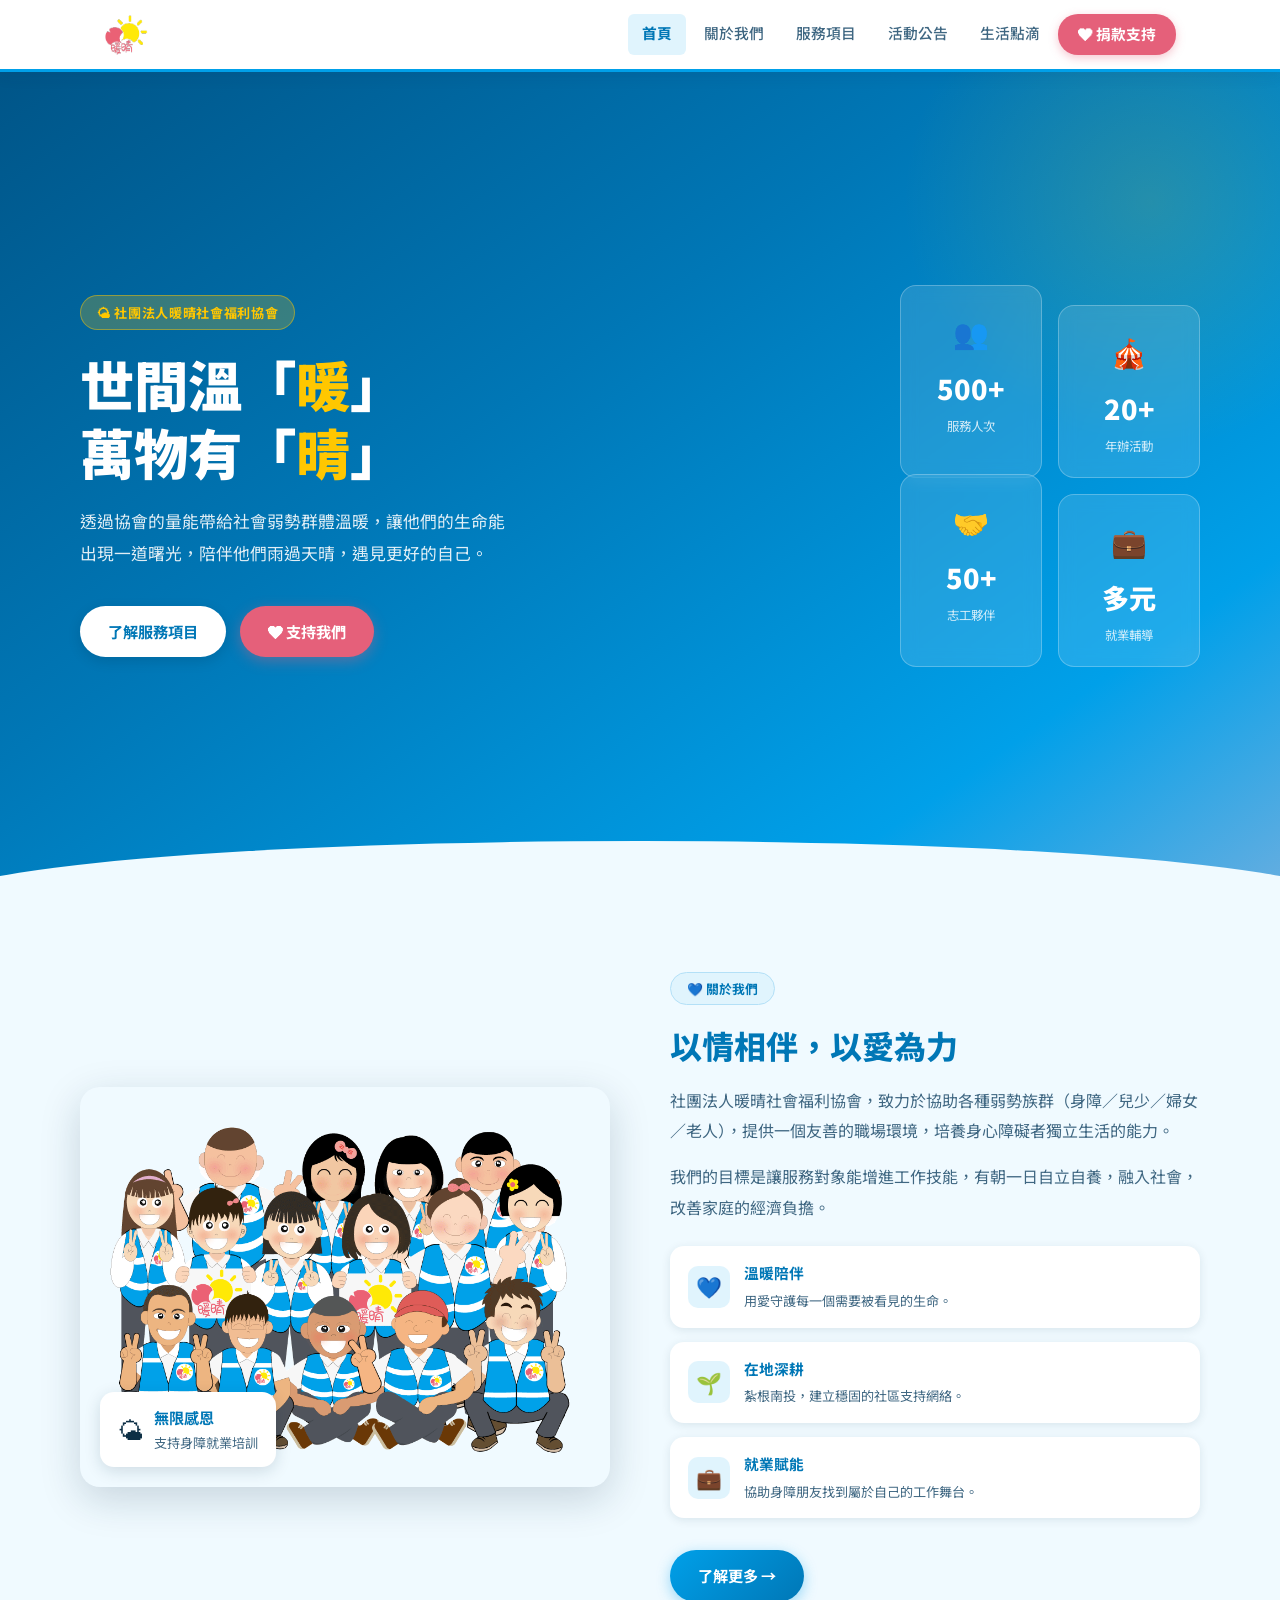
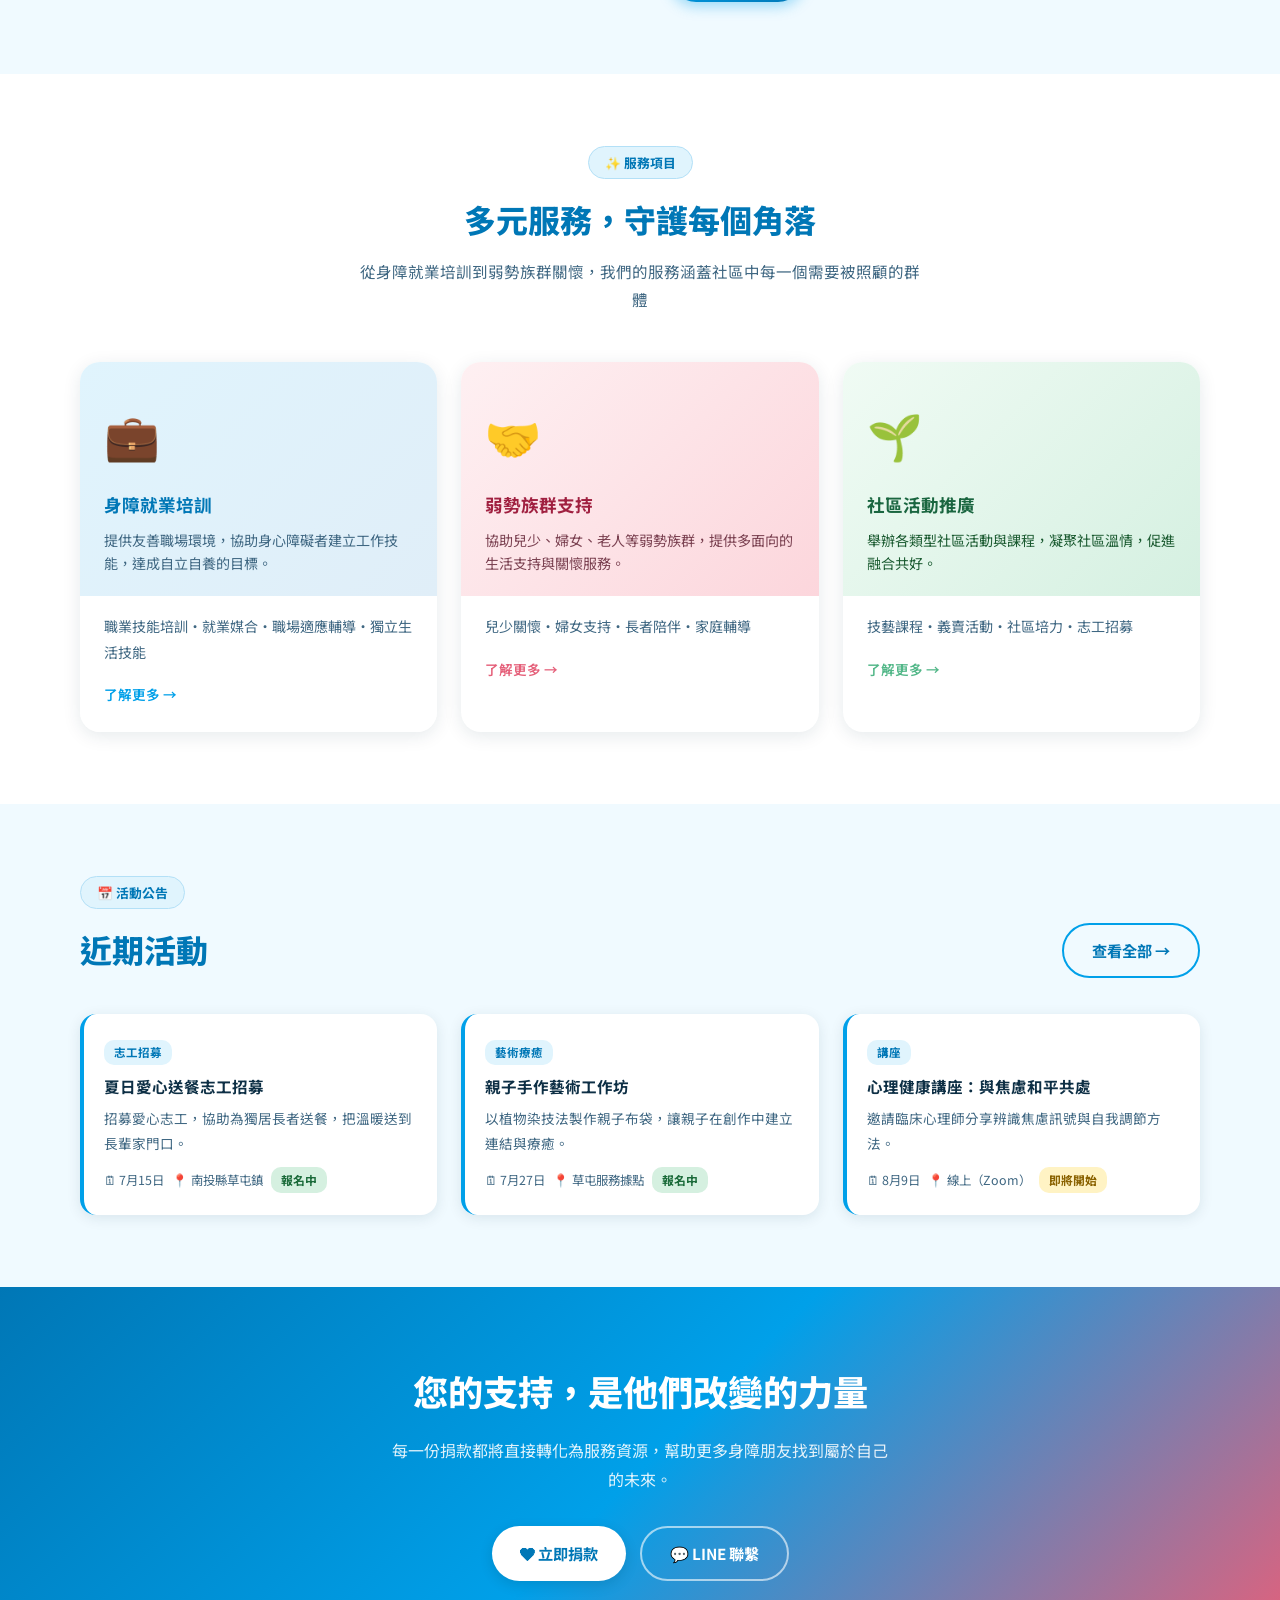
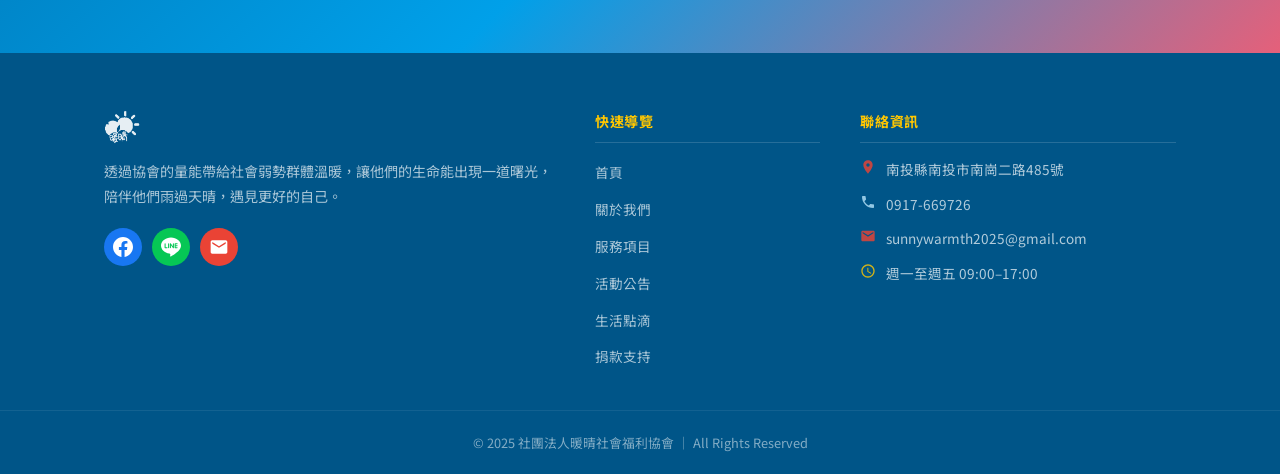
==== index.html @ af16d2cb "icon" ====
<!DOCTYPE html>
<html lang="zh-TW">
<head>
  <meta charset="UTF-8" />
  <meta name="viewport" content="width=device-width, initial-scale=1.0" />
  <title>社團法人暖晴社會福利協會</title>
  <link rel="icon" type="image/png" href="logo.png" />
  <link rel="apple-touch-icon" href="logo.png" />
  <link rel="stylesheet" href="style.css" />
  <style>
    /* Hero */
    .hero {
      min-height: calc(100vh - var(--nav-h));
      background: linear-gradient(145deg, var(--vest-darker) 0%, var(--vest-deep) 40%, var(--vest) 80%, #68AEE0 100%);
      display: flex; align-items: center;
      padding: 60px 24px 80px;
      position: relative; overflow: hidden;
    }
    .hero::after {
      content:''; position:absolute; bottom:-1px; left:0; right:0;
      height:60px; background:var(--vest-cream);
      clip-path:ellipse(55% 100% at 50% 100%);
    }
    .hero::before {
      content:''; position:absolute; top:-120px; right:-120px;
      width:500px; height:500px; border-radius:50%;
      background:radial-gradient(circle,rgba(255,199,0,.14) 0%,transparent 70%);
    }
    .hero-inner {
      max-width:1120px; margin:0 auto; width:100%;
      display:flex; align-items:center; gap:60px;
      position:relative; z-index:1;
    }
    .hero-text { flex:1; color:var(--white); }
    .hero-tag {
      display:inline-block;
      background:rgba(255,199,0,.22); color:var(--logo-yellow);
      border:1.5px solid rgba(255,199,0,.45);
      border-radius:20px; padding:5px 16px;
      font-size:.82rem; font-weight:700; margin-bottom:20px; letter-spacing:.05em;
    }
    .hero-title { font-size:clamp(2rem,4.5vw,3.4rem); font-weight:900; line-height:1.25; margin-bottom:20px; }
    .hero-title em { color:var(--logo-yellow); font-style:normal; }
    .hero-desc { font-size:1.05rem; opacity:.88; line-height:1.9; max-width:440px; margin-bottom:36px; }
    .hero-btns { display:flex; gap:14px; flex-wrap:wrap; }
    .hero-stats { display:grid; grid-template-columns:1fr 1fr; gap:16px; flex:0 0 300px; }
    .stat-card {
      background:rgba(255,255,255,.12); backdrop-filter:blur(8px);
      border:1px solid rgba(255,255,255,.25);
      border-radius:16px; padding:20px 16px; text-align:center; color:var(--white);
      transition:transform .2s;
    }
    .stat-card:hover { transform:translateY(-4px); }
    .stat-icon { font-size:1.8rem; margin-bottom:6px; }
    .stat-num  { font-size:1.7rem; font-weight:900; }
    .stat-label{ font-size:.78rem; opacity:.8; margin-top:2px; }
    .stat-card:nth-child(2){ margin-top:20px; }
    .stat-card:nth-child(3){ margin-top:-20px; }

    /* About */
    .about-grid { display:grid; grid-template-columns:1fr 1fr; gap:60px; align-items:center; }
    .about-photo { border-radius:20px; overflow:hidden; box-shadow:0 12px 40px rgba(13,47,69,.18); position:relative; }
    .about-photo img { width:100%; height:400px; object-fit:cover; }
    .about-photo-badge {
      position:absolute; bottom:20px; left:20px;
      background:var(--white); border-radius:14px; padding:12px 18px;
      box-shadow:0 4px 16px rgba(13,47,69,.15);
      display:flex; align-items:center; gap:10px;
    }
    .badge-icon { font-size:1.6rem; }
    .badge-text { font-size:.82rem; color:var(--text-soft); }
    .badge-text strong { display:block; color:var(--vest-deep); font-size:.95rem; }
    .about-text p { color:var(--text-soft); margin-bottom:16px; line-height:1.9; }
    .about-values { display:flex; flex-direction:column; gap:14px; margin:24px 0 32px; }
    .value-row {
      display:flex; align-items:center; gap:14px;
      background:var(--white); border-radius:14px;
      padding:14px 18px; box-shadow:0 2px 10px var(--shadow);
    }
    .v-icon {
      width:42px; height:42px; border-radius:10px;
      background:var(--vest-pale);
      display:flex; align-items:center; justify-content:center;
      font-size:1.3rem; flex-shrink:0;
    }
    .value-row h4 { font-size:.92rem; font-weight:700; color:var(--vest-deep); margin-bottom:2px; }
    .value-row p  { font-size:.82rem; color:var(--text-soft); margin:0; }

    /* Services */
    .services-grid { display:grid; grid-template-columns:repeat(3,1fr); gap:24px; }
    .service-card { border-radius:20px; overflow:hidden; box-shadow:0 4px 18px var(--shadow); transition:transform .25s,box-shadow .25s; }
    .service-card:hover { transform:translateY(-6px); box-shadow:0 12px 32px rgba(13,47,69,.15); }
    .service-card-top { padding:32px 24px 20px; background:linear-gradient(135deg,var(--vest-pale),#e0eef8); }
    .service-card:nth-child(2) .service-card-top { background:linear-gradient(135deg,#fef0f2,#fcd6dc); }
    .service-card:nth-child(3) .service-card-top { background:linear-gradient(135deg,#f0fbf4,#d5f0e1); }
    .s-icon { font-size:2.8rem; margin-bottom:14px; }
    .service-card-top h3 { font-size:1.1rem; font-weight:700; color:var(--vest-deep); margin-bottom:8px; }
    .service-card:nth-child(2) .service-card-top h3 { color:#a02040; }
    .service-card:nth-child(3) .service-card-top h3 { color:#1a6640; }
    .service-card-body { padding:18px 24px 24px; background:var(--white); }
    .service-card-body p { font-size:.88rem; color:var(--text-soft); line-height:1.8; margin-bottom:14px; }
    .service-card-body a { font-size:.85rem; color:var(--vest); font-weight:600; }
    .service-card-body a:hover { color:var(--vest-deep); text-decoration:underline; }

    /* News */
    .news-grid { display:grid; grid-template-columns:repeat(3,1fr); gap:24px; }
    .news-card { background:var(--white); border-radius:16px; overflow:hidden; box-shadow:0 3px 14px var(--shadow); transition:transform .25s; border-left:4px solid var(--vest); }
    .news-card:hover { transform:translateY(-4px); }
    .news-card-inner { padding:22px 20px; }
    .news-tag { font-size:.72rem; font-weight:700; background:var(--vest-pale); color:var(--vest-deep); padding:2px 10px; border-radius:10px; margin-bottom:10px; display:inline-block; }
    .news-card h3 { font-size:.97rem; font-weight:700; color:var(--text-main); margin-bottom:8px; line-height:1.5; }
    .news-card p  { font-size:.85rem; color:var(--text-soft); margin-bottom:12px; }
    .news-meta    { font-size:.78rem; color:var(--text-soft); display:flex; align-items:center; gap:8px; flex-wrap:wrap; }
    .news-status  { font-size:.74rem; font-weight:700; padding:2px 10px; border-radius:10px; }

    /* CTA */
    .cta-banner { background:linear-gradient(135deg,var(--vest-deep) 0%,var(--vest) 50%,var(--logo-pink) 100%); color:var(--white); text-align:center; padding:72px 24px; }
    .cta-banner h2 { font-size:clamp(1.6rem,3vw,2.2rem); font-weight:800; margin-bottom:14px; }
    .cta-banner p  { opacity:.88; max-width:500px; margin:0 auto 32px; font-size:1rem; }
    .cta-buttons   { display:flex; gap:14px; justify-content:center; flex-wrap:wrap; }

    @media(max-width:900px){
      .hero-inner { flex-direction:column; }
      .hero-stats { flex:none; width:100%; grid-template-columns:repeat(4,1fr); }
      .stat-card:nth-child(2),.stat-card:nth-child(3){ margin-top:0; }
      .about-grid,.services-grid,.news-grid { grid-template-columns:1fr; }
    }
    @media(max-width:480px){
      .hero-stats { grid-template-columns:1fr 1fr; }
    }
  </style>
</head>
<body>

<nav class="site-nav">
  <div class="nav-inner">
    <a href="index.html" class="nav-logo">
      <img src="logo.png" alt="暖晴社會福利協會 Logo" />
    </a>
    <div class="nav-links">
      <a href="index.html" class="active">首頁</a>
      <a href="about.html">關於我們</a>
      <a href="services.html">服務項目</a>
      <a href="events.html">活動公告</a>
      <a href="gallery.html">生活點滴</a>
      <a href="donate.html" class="nav-cta">❤ 捐款支持</a>
    </div>
    <button class="nav-hamburger" id="hamburger" aria-label="選單"><span></span><span></span><span></span></button>
  </div>
</nav>
<div class="mobile-nav" id="mobile-nav">
  <a href="index.html">首頁</a>
  <a href="about.html">關於我們</a>
  <a href="services.html">服務項目</a>
  <a href="events.html">活動公告</a>
      <a href="gallery.html">生活點滴</a>
  <a href="donate.html" class="mobile-cta">❤ 捐款支持</a>
</div>

<!-- Hero -->
<section class="hero">
  <div class="hero-inner">
    <div class="hero-text">
      <div class="hero-tag">🌤 社團法人暖晴社會福利協會</div>
      <h1 class="hero-title">世間溫「<em>暖</em>」<br>萬物有「<em>晴</em>」</h1>
      <p class="hero-desc">透過協會的量能帶給社會弱勢群體溫暖，讓他們的生命能出現一道曙光，陪伴他們雨過天晴，遇見更好的自己。</p>
      <div class="hero-btns">
        <a href="services.html" class="btn btn-white">了解服務項目</a>
        <a href="donate.html"   class="btn btn-pink">❤ 支持我們</a>
      </div>
    </div>
    <div class="hero-stats">
      <div class="stat-card"><div class="stat-icon">👥</div><div class="stat-num">500+</div><div class="stat-label">服務人次</div></div>
      <div class="stat-card"><div class="stat-icon">🎪</div><div class="stat-num">20+</div><div class="stat-label">年辦活動</div></div>
      <div class="stat-card"><div class="stat-icon">🤝</div><div class="stat-num">50+</div><div class="stat-label">志工夥伴</div></div>
      <div class="stat-card"><div class="stat-icon">💼</div><div class="stat-num">多元</div><div class="stat-label">就業輔導</div></div>
    </div>
  </div>
</section>

<!-- 關於我們 -->
<section class="section" style="background:var(--vest-cream)">
  <div class="container">
    <div class="about-grid">
      <div class="about-photo">
        <img src="team-photo.png" alt="暖晴協會工作團隊" />
        <div class="about-photo-badge">
          <span class="badge-icon">🌤</span>
          <div class="badge-text"><strong>無限感恩</strong>支持身障就業培訓</div>
        </div>
      </div>
      <div class="about-text">
        <span class="section-badge">💙 關於我們</span>
        <h2 class="section-title">以情相伴，以愛為力</h2>
        <p>社團法人暖晴社會福利協會，致力於協助各種弱勢族群（身障／兒少／婦女／老人），提供一個友善的職場環境，培養身心障礙者獨立生活的能力。</p>
        <p>我們的目標是讓服務對象能增進工作技能，有朝一日自立自養，融入社會，改善家庭的經濟負擔。</p>
        <div class="about-values">
          <div class="value-row"><div class="v-icon">💙</div><div><h4>溫暖陪伴</h4><p>用愛守護每一個需要被看見的生命。</p></div></div>
          <div class="value-row"><div class="v-icon">🌱</div><div><h4>在地深耕</h4><p>紮根南投，建立穩固的社區支持網絡。</p></div></div>
          <div class="value-row"><div class="v-icon">💼</div><div><h4>就業賦能</h4><p>協助身障朋友找到屬於自己的工作舞台。</p></div></div>
        </div>
        <a href="about.html" class="btn btn-primary">了解更多 →</a>
      </div>
    </div>
  </div>
</section>

<!-- 服務項目 -->
<section class="section section-light">
  <div class="container">
    <div class="section-head-center">
      <span class="section-badge">✨ 服務項目</span>
      <h2 class="section-title">多元服務，守護每個角落</h2>
      <p class="section-desc">從身障就業培訓到弱勢族群關懷，我們的服務涵蓋社區中每一個需要被照顧的群體</p>
    </div>
    <div class="services-grid">
      <div class="service-card">
        <div class="service-card-top"><div class="s-icon">💼</div><h3>身障就業培訓</h3><p style="font-size:.88rem;color:var(--text-soft);line-height:1.7">提供友善職場環境，協助身心障礙者建立工作技能，達成自立自養的目標。</p></div>
        <div class="service-card-body"><p>職業技能培訓・就業媒合・職場適應輔導・獨立生活技能</p><a href="services.html">了解更多 →</a></div>
      </div>
      <div class="service-card">
        <div class="service-card-top"><div class="s-icon">🤝</div><h3>弱勢族群支持</h3><p style="font-size:.88rem;color:#7a4050;line-height:1.7">協助兒少、婦女、老人等弱勢族群，提供多面向的生活支持與關懷服務。</p></div>
        <div class="service-card-body"><p>兒少關懷・婦女支持・長者陪伴・家庭輔導</p><a href="services.html" style="color:var(--logo-pink)">了解更多 →</a></div>
      </div>
      <div class="service-card">
        <div class="service-card-top"><div class="s-icon">🌱</div><h3>社區活動推廣</h3><p style="font-size:.88rem;color:#1a5a30;line-height:1.7">舉辦各類型社區活動與課程，凝聚社區溫情，促進融合共好。</p></div>
        <div class="service-card-body"><p>技藝課程・義賣活動・社區培力・志工招募</p><a href="services.html" style="color:var(--green)">了解更多 →</a></div>
      </div>
    </div>
  </div>
</section>

<!-- 近期活動 -->
<section class="section" style="background:var(--vest-cream)">
  <div class="container">
    <div style="display:flex;justify-content:space-between;align-items:flex-end;margin-bottom:36px;flex-wrap:wrap;gap:12px">
      <div><span class="section-badge">📅 活動公告</span><h2 class="section-title" style="margin-bottom:0">近期活動</h2></div>
      <a href="events.html" class="btn btn-outline">查看全部 →</a>
    </div>
    <div class="news-grid" id="home-events"></div>
  </div>
</section>

<!-- 捐款 CTA -->
<section class="cta-banner">
  <h2>您的支持，是他們改變的力量</h2>
  <p>每一份捐款都將直接轉化為服務資源，幫助更多身障朋友找到屬於自己的未來。</p>
  <div class="cta-buttons">
    <a href="donate.html" class="btn btn-white">❤ 立即捐款</a>
    <a href="https://lin.ee/Nr1C5TR" target="_blank" rel="noopener" class="btn btn-outline" style="border-color:rgba(255,255,255,.6);color:var(--white)">💬 LINE 聯繫</a>
  </div>
</section>

<!-- Footer -->
<footer class="site-footer">
  <div class="footer-top">
    <div class="footer-brand">
      <img src="logo.png" alt="暖晴社會福利協會" />
      <p>透過協會的量能帶給社會弱勢群體溫暖，讓他們的生命能出現一道曙光，陪伴他們雨過天晴，遇見更好的自己。</p>
      <div class="footer-socials">
        <a href="https://www.facebook.com/profile.php?id=61579261374634" target="_blank" rel="noopener" title="Facebook" class="social-fb">
          <svg viewBox="0 0 24 24" fill="currentColor" aria-hidden="true"><path d="M24 12.073c0-6.627-5.373-12-12-12s-12 5.373-12 12c0 5.99 4.388 10.954 10.125 11.854v-8.385H7.078v-3.47h3.047V9.43c0-3.007 1.792-4.669 4.533-4.669 1.312 0 2.686.235 2.686.235v2.953H15.83c-1.491 0-1.956.925-1.956 1.874v2.25h3.328l-.532 3.47h-2.796v8.385C19.612 23.027 24 18.062 24 12.073z"/></svg>
        </a>
        <a href="https://lin.ee/Nr1C5TR" target="_blank" rel="noopener" title="LINE OA" class="social-line">
          <svg viewBox="0 0 24 24" fill="currentColor" aria-hidden="true"><path d="M19.365 9.863c.349 0 .63.285.63.631 0 .345-.281.63-.63.63H17.61v1.125h1.755c.349 0 .63.283.63.63 0 .344-.281.629-.63.629h-2.386c-.345 0-.627-.285-.627-.629V8.108c0-.345.282-.63.627-.63h2.386c.349 0 .63.285.63.63 0 .349-.281.63-.63.63H17.61v1.125h1.755zm-3.855 3.016c0 .27-.174.51-.432.596-.064.021-.133.031-.199.031-.211 0-.391-.09-.51-.25l-2.443-3.317v2.94c0 .344-.279.629-.631.629-.346 0-.626-.285-.626-.629V8.108c0-.27.173-.51.43-.595.06-.023.136-.033.194-.033.195 0 .375.104.495.254l2.462 3.33V8.108c0-.345.282-.63.63-.63.345 0 .63.285.63.63v4.771zm-5.741 0c0 .344-.282.629-.631.629-.345 0-.627-.285-.627-.629V8.108c0-.345.282-.63.627-.63.349 0 .631.285.631.63v4.771zm-2.466.629H4.917c-.345 0-.63-.285-.63-.629V8.108c0-.345.285-.63.63-.63.348 0 .63.285.63.63v4.141h1.756c.348 0 .629.283.629.63 0 .344-.281.629-.629.629M24 10.314C24 4.943 18.615.572 12 .572S0 4.943 0 10.314c0 4.811 4.27 8.842 10.035 9.608.391.082.923.258 1.058.59.12.301.079.766.038 1.08l-.164 1.02c-.045.301-.24 1.186 1.049.645 1.291-.539 6.916-4.078 9.436-6.975C23.176 14.393 24 12.458 24 10.314"/></svg>
        </a>
        <a href="mailto:sunnywarmth2025@gmail.com" title="Email" class="social-mail">
          <svg viewBox="0 0 24 24" fill="currentColor" aria-hidden="true"><path d="M20 4H4c-1.1 0-2 .9-2 2v12c0 1.1.9 2 2 2h16c1.1 0 2-.9 2-2V6c0-1.1-.9-2-2-2zm0 4l-8 5-8-5V6l8 5 8-5v2z"/></svg>
        </a>
      </div>
    </div>
    <div class="footer-col"><h4>快速導覽</h4><ul><li><a href="index.html">首頁</a></li><li><a href="about.html">關於我們</a></li><li><a href="services.html">服務項目</a></li><li><a href="events.html">活動公告</a></li><li><a href="gallery.html">生活點滴</a></li><li><a href="donate.html">捐款支持</a></li></ul></div>
    <div class="footer-col"><h4>聯絡資訊</h4>
      <div class="footer-contact-item"><span class="ico ico-maps"><svg viewBox="0 0 24 24" fill="currentColor" aria-hidden="true"><path d="M12 2C8.13 2 5 5.13 5 9c0 5.25 7 13 7 13s7-7.75 7-13c0-3.87-3.13-7-7-7zm0 9.5c-1.38 0-2.5-1.12-2.5-2.5s1.12-2.5 2.5-2.5 2.5 1.12 2.5 2.5-1.12 2.5-2.5 2.5z"/></svg></span><span><a href="https://maps.google.com/?q=南投縣南投市南崗二路485號" target="_blank" rel="noopener" style="color:inherit">南投縣南投市南崗二路485號</a></span></div>
      <div class="footer-contact-item"><span class="ico ico-phone"><svg viewBox="0 0 24 24" fill="currentColor" aria-hidden="true"><path d="M6.62 10.79c1.44 2.83 3.76 5.14 6.59 6.59l2.2-2.2c.27-.27.67-.36 1.02-.24 1.12.37 2.33.57 3.57.57.55 0 1 .45 1 1V20c0 .55-.45 1-1 1-9.39 0-17-7.61-17-17 0-.55.45-1 1-1h3.5c.55 0 1 .45 1 1 0 1.25.2 2.45.57 3.57.11.35.03.74-.25 1.02l-2.2 2.2z"/></svg></span><span>0917-669726</span></div>
      <div class="footer-contact-item"><span class="ico ico-mail"><svg viewBox="0 0 24 24" fill="currentColor" aria-hidden="true"><path d="M20 4H4c-1.1 0-2 .9-2 2v12c0 1.1.9 2 2 2h16c1.1 0 2-.9 2-2V6c0-1.1-.9-2-2-2zm0 4l-8 5-8-5V6l8 5 8-5v2z"/></svg></span><span>sunnywarmth2025@gmail.com</span></div>
      <div class="footer-contact-item"><span class="ico ico-clock"><svg viewBox="0 0 24 24" fill="currentColor" aria-hidden="true"><path d="M11.99 2C6.47 2 2 6.48 2 12s4.47 10 9.99 10C17.52 22 22 17.52 22 12S17.52 2 11.99 2zM12 20c-4.42 0-8-3.58-8-8s3.58-8 8-8 8 3.58 8 8-3.58 8-8 8zm.5-13H11v6l5.25 3.15.75-1.23-4.5-2.67V7z"/></svg></span><span>週一至週五 09:00–17:00</span></div>
    </div>
  </div>
  <div class="footer-bottom"><p>© 2025 社團法人暖晴社會福利協會 ｜ All Rights Reserved</p></div>
</footer>

<script>
document.getElementById('hamburger').addEventListener('click', function(){
  this.classList.toggle('open');
  const m = document.getElementById('mobile-nav');
  m.classList.toggle('open');
  document.body.style.overflow = m.classList.contains('open') ? 'hidden' : '';
});

// 首頁活動預覽
const EVENTS = [
  { title:"夏日愛心送餐志工招募", type:"志工招募", date:"2025-07-15", location:"南投縣草屯鎮", status:"open",  desc:"招募愛心志工，協助為獨居長者送餐，把溫暖送到長輩家門口。" },
  { title:"親子手作藝術工作坊",   type:"藝術療癒", date:"2025-07-27", location:"草屯服務據點",   status:"open",  desc:"以植物染技法製作親子布袋，讓親子在創作中建立連結與療癒。" },
  { title:"心理健康講座：與焦慮和平共處", type:"講座", date:"2025-08-09", location:"線上（Zoom）",  status:"soon",  desc:"邀請臨床心理師分享辨識焦慮訊號與自我調節方法。" },
];
const STATUS = { open:{t:"報名中",c:"status-open"}, soon:{t:"即將開始",c:"status-soon"}, full:{t:"額滿",c:"status-full"}, ended:{t:"已結束",c:"status-ended"} };
document.getElementById('home-events').innerHTML = EVENTS.map(ev => {
  const [,m,d] = ev.date.split('-');
  const s = STATUS[ev.status];
  return `<div class="news-card"><div class="news-card-inner">
    <span class="news-tag">${ev.type}</span>
    <h3>${ev.title}</h3><p>${ev.desc}</p>
    <div class="news-meta">
      <span>🗓 ${+m}月${+d}日</span>
      <span>📍 ${ev.location}</span>
      <span class="news-status ${s.c}">${s.t}</span>
    </div>
  </div></div>`;
}).join('');
</script>
</body>
</html>
---- style.css ----
/* ══════════════════════════════════════════════════
   社團法人暖晴社會福利協會 — 共用樣式
   背心天藍色系 #4182BE
══════════════════════════════════════════════════ */
@import url('https://fonts.googleapis.com/css2?family=Noto+Sans+TC:wght@300;400;500;700;900&display=swap');

/* ── 色彩變數 ── */
:root {
  --vest:         #00A0E9;   /* 主藍（主色）*/
  --vest-deep:    #0077B6;   /* 深藍（標題）*/
  --vest-darker:  #005588;   /* 最深藍（hover、footer）*/
  --vest-light:   #B3E0F7;   /* 淡藍 */
  --vest-pale:    #E0F4FD;   /* 極淡藍 */
  --vest-cream:   #F0FAFF;   /* 頁面底色 */
  --logo-pink:    #E5607A;   /* Logo 粉紅雲 */
  --logo-yellow:  #FFC700;   /* Logo 黃太陽 */
  --green:        #52B788;
  --red:          #E05050;
  --text-main:    #0D2F45;
  --text-soft:    #3F6782;
  --white:        #FFFFFF;
  --shadow:       rgba(13,47,69,0.10);
  --nav-h:        72px;
}

/* ── Reset ── */
*, *::before, *::after { box-sizing: border-box; margin: 0; padding: 0; }
html { scroll-behavior: smooth; font-size: 16px; }
body {
  font-family: 'Noto Sans TC', 'Microsoft JhengHei', sans-serif;
  background: var(--white);
  color: var(--text-main);
  line-height: 1.8;
  padding-top: var(--nav-h);
}
a { color: inherit; text-decoration: none; }
img { max-width: 100%; display: block; }
ul, ol { list-style: none; }
button { font-family: inherit; cursor: pointer; }

/* ══════════════════════════════════════════════════
   導覽列
══════════════════════════════════════════════════ */
.site-nav {
  position: fixed; top: 0; left: 0; right: 0;
  height: var(--nav-h);
  background: var(--white);
  border-bottom: 3px solid var(--vest);
  box-shadow: 0 2px 16px var(--shadow);
  z-index: 1000;
  display: flex; align-items: center;
}
.nav-inner {
  max-width: 1120px; margin: 0 auto; width: 100%;
  padding: 0 24px;
  display: flex; align-items: center; gap: 32px;
}
.nav-logo {
  display: flex; align-items: center; gap: 10px;
  flex-shrink: 0;
}
.nav-logo img { height: 44px; width: auto; }
.nav-logo-text {
  display: flex; flex-direction: column; line-height: 1.2;
}
.nav-logo-text .org  { font-size: 0.7rem; color: var(--text-soft); }
.nav-logo-text .name { font-size: 1rem; font-weight: 700; color: var(--vest-deep); }
.nav-links {
  display: flex; gap: 4px; margin-left: auto;
}
.nav-links a {
  color: var(--text-soft); font-weight: 500; font-size: 0.92rem;
  padding: 6px 14px; border-radius: 6px;
  transition: color 0.2s, background 0.2s;
  white-space: nowrap;
}
.nav-links a:hover  { color: var(--vest-deep); background: var(--vest-pale); }
.nav-links a.active { color: var(--vest-deep); font-weight: 700; background: var(--vest-pale); }
.nav-cta {
  background: var(--logo-pink) !important;
  color: var(--white) !important;
  border-radius: 20px !important;
  font-weight: 700 !important;
  padding: 7px 20px !important;
  box-shadow: 0 3px 10px rgba(229,96,122,0.35);
  transition: background 0.2s !important, transform 0.15s !important;
}
.nav-cta:hover { background: #c94060 !important; transform: translateY(-1px); }

/* ── Hamburger ── */
.nav-hamburger {
  display: none; flex-direction: column; gap: 5px;
  background: none; border: none; padding: 8px; margin-left: auto;
}
.nav-hamburger span {
  display: block; width: 24px; height: 2px;
  background: var(--vest-deep); border-radius: 2px;
  transition: transform 0.25s, opacity 0.25s;
}
.nav-hamburger.open span:nth-child(1) { transform: translateY(7px) rotate(45deg); }
.nav-hamburger.open span:nth-child(2) { opacity: 0; }
.nav-hamburger.open span:nth-child(3) { transform: translateY(-7px) rotate(-45deg); }

/* ── Mobile Nav Overlay ── */
.mobile-nav {
  display: none; position: fixed;
  top: var(--nav-h); left: 0; right: 0; bottom: 0;
  background: var(--white);
  z-index: 999;
  flex-direction: column;
  padding: 32px 24px;
  gap: 8px;
}
.mobile-nav.open { display: flex; }
.mobile-nav a {
  font-size: 1.2rem; font-weight: 600;
  color: var(--text-main); padding: 14px 0;
  border-bottom: 1px solid var(--vest-pale);
}
.mobile-nav a:hover { color: var(--vest-deep); }
.mobile-nav .mobile-cta {
  margin-top: 16px;
  background: var(--logo-pink);
  color: var(--white) !important;
  border-radius: 12px;
  padding: 16px 0 !important;
  text-align: center;
  border-bottom: none !important;
}

/* ══════════════════════════════════════════════════
   頁面 Hero（子頁共用）
══════════════════════════════════════════════════ */
.page-hero {
  background: linear-gradient(135deg, var(--vest-deep) 0%, var(--vest) 60%, #33B5EE 100%);
  padding: 56px 24px;
  color: var(--white);
  text-align: center;
  position: relative; overflow: hidden;
}
.page-hero::before {
  content: '';
  position: absolute; bottom: -2px; left: 0; right: 0;
  height: 40px;
  background: var(--white);
  clip-path: ellipse(55% 100% at 50% 100%);
}
.page-hero .breadcrumb {
  font-size: 0.82rem; opacity: 0.75; margin-bottom: 10px;
}
.page-hero h1 {
  font-size: clamp(1.8rem, 4vw, 2.6rem);
  font-weight: 900; margin-bottom: 12px;
}
.page-hero p { font-size: 1rem; opacity: 0.88; max-width: 560px; margin: 0 auto; }

/* ══════════════════════════════════════════════════
   Section 通用
══════════════════════════════════════════════════ */
.section { padding: 72px 24px; }
.section-light  { background: var(--white); }
.section-tinted { background: var(--vest-cream); }
.section-pale   { background: var(--vest-pale); }
.container { max-width: 1120px; margin: 0 auto; }

.section-badge {
  display: inline-block;
  background: var(--vest-pale);
  color: var(--vest-deep);
  border: 1.5px solid var(--vest-light);
  border-radius: 20px;
  padding: 4px 16px;
  font-size: 0.8rem; font-weight: 700;
  margin-bottom: 12px;
}
.section-title {
  font-size: clamp(1.5rem, 3vw, 2rem);
  font-weight: 800; color: var(--vest-deep);
  margin-bottom: 10px;
}
.section-desc {
  color: var(--text-soft);
  max-width: 560px;
  font-size: 0.97rem;
  margin-bottom: 48px;
}
.section-head-center { text-align: center; }
.section-head-center .section-desc { margin: 0 auto 48px; }

/* ══════════════════════════════════════════════════
   按鈕
══════════════════════════════════════════════════ */
.btn {
  display: inline-flex; align-items: center; gap: 8px;
  border-radius: 28px; padding: 12px 28px;
  font-size: 0.95rem; font-weight: 700; border: none;
  transition: transform 0.18s, box-shadow 0.18s, background 0.18s;
}
.btn:hover { transform: translateY(-2px); }
.btn-primary {
  background: linear-gradient(135deg, var(--vest), var(--vest-deep));
  color: var(--white);
  box-shadow: 0 4px 14px rgba(0,160,233,0.38);
}
.btn-primary:hover { box-shadow: 0 6px 20px rgba(0,160,233,0.48); }
.btn-pink {
  background: var(--logo-pink);
  color: var(--white);
  box-shadow: 0 4px 14px rgba(229,96,122,0.38);
}
.btn-pink:hover { background: #c94060; }
.btn-outline {
  background: transparent;
  color: var(--vest-deep);
  border: 2px solid var(--vest);
}
.btn-outline:hover { background: var(--vest); color: var(--white); }
.btn-white {
  background: var(--white);
  color: var(--vest-deep);
  box-shadow: 0 4px 14px rgba(0,0,0,0.12);
}

/* ══════════════════════════════════════════════════
   卡片
══════════════════════════════════════════════════ */
.card {
  background: var(--white);
  border-radius: 20px;
  box-shadow: 0 4px 18px var(--shadow);
  overflow: hidden;
  transition: transform 0.25s, box-shadow 0.25s;
}
.card:hover {
  transform: translateY(-6px);
  box-shadow: 0 10px 32px rgba(13,47,69,0.14);
}
.card-body { padding: 28px 24px; }

/* ══════════════════════════════════════════════════
   Footer
══════════════════════════════════════════════════ */
.site-footer {
  background: var(--vest-darker);
  color: rgba(255,255,255,0.85);
}
.footer-top {
  max-width: 1120px; margin: 0 auto;
  padding: 56px 24px 40px;
  display: grid;
  grid-template-columns: 2fr 1fr 1.4fr;
  gap: 40px;
}
.footer-brand img { height: 36px; filter: brightness(0) invert(1) opacity(0.9); margin-bottom: 14px; }
.footer-brand p { font-size: 0.88rem; line-height: 1.8; opacity: 0.78; margin-bottom: 18px; }
.footer-socials { display: flex; gap: 10px; }
.footer-socials a {
  width: 38px; height: 38px; border-radius: 50%;
  background: rgba(255,255,255,0.15);
  display: flex; align-items: center; justify-content: center;
  color: var(--white);
  transition: transform 0.2s, opacity 0.2s;
}
.footer-socials a:hover { transform: translateY(-3px); opacity: 0.85; }
.footer-socials a.social-fb   { background: #1877F2; }
.footer-socials a.social-line { background: #06C755; }
.footer-socials a.social-mail { background: #EA4335; }
.footer-socials a svg { width: 20px; height: 20px; display: block; }
.footer-contact-item .ico { flex-shrink: 0; margin-top: 2px; display: flex; align-items: flex-start; }
.footer-contact-item .ico svg { width: 16px; height: 16px; }
.ico-maps  { color: #EA4335; }
.ico-phone { color: var(--vest-light); }
.ico-mail  { color: #EA4335; }
.ico-clock { color: var(--logo-yellow); }
.footer-col h4 {
  font-size: 0.88rem; font-weight: 700;
  color: var(--logo-yellow);
  margin-bottom: 14px; padding-bottom: 8px;
  border-bottom: 1px solid rgba(255,255,255,0.15);
  text-transform: uppercase; letter-spacing: 0.05em;
}
.footer-col ul { display: flex; flex-direction: column; gap: 8px; }
.footer-col ul a { font-size: 0.85rem; opacity: 0.78; transition: opacity 0.2s; }
.footer-col ul a:hover { opacity: 1; }
.footer-contact-item {
  display: flex; align-items: flex-start; gap: 10px;
  font-size: 0.85rem; margin-bottom: 10px; opacity: 0.82;
}
.footer-contact-item .ico { flex-shrink: 0; margin-top: 2px; }
.footer-bottom {
  border-top: 1px solid rgba(255,255,255,0.12);
  text-align: center; padding: 20px 24px;
  font-size: 0.8rem; opacity: 0.6;
}

/* ══════════════════════════════════════════════════
   彈窗（活動詳情）
══════════════════════════════════════════════════ */
.modal-overlay {
  display: none; position: fixed; inset: 0;
  background: rgba(13,47,69,0.55);
  z-index: 2000; align-items: center; justify-content: center; padding: 24px;
}
.modal-overlay.active { display: flex; }
.modal-box {
  background: var(--white); border-radius: 24px;
  max-width: 520px; width: 100%; padding: 36px 32px;
  box-shadow: 0 20px 60px rgba(13,47,69,0.3);
  position: relative; animation: popIn 0.25s ease;
}
@keyframes popIn {
  from { transform: scale(0.9); opacity: 0; }
  to   { transform: scale(1);   opacity: 1; }
}
.modal-close {
  position: absolute; top: 16px; right: 18px;
  background: var(--vest-pale); border: none; border-radius: 50%;
  width: 32px; height: 32px; font-size: 1.1rem;
  display: flex; align-items: center; justify-content: center; color: var(--text-soft);
}
.modal-close:hover { background: var(--vest); color: var(--white); }
.modal-box h2 { color: var(--vest-deep); font-size: 1.25rem; margin-bottom: 14px; }
.modal-meta {
  background: var(--vest-pale); border-radius: 12px;
  padding: 14px 16px; font-size: 0.86rem; color: var(--text-soft);
  margin-bottom: 14px; display: flex; flex-direction: column; gap: 6px;
}
.modal-desc { font-size: 0.92rem; color: var(--text-soft); line-height: 1.8; margin-bottom: 24px; }
.modal-actions { display: flex; gap: 12px; }
.modal-reg-btn {
  flex: 1;
  background: linear-gradient(135deg, var(--vest), var(--vest-deep));
  color: var(--white); border: none; border-radius: 22px;
  padding: 12px; font-size: 0.95rem; font-weight: 700;
}
.modal-reg-btn:hover { opacity: 0.88; }
.modal-reg-btn:disabled { background: #ccc; cursor: not-allowed; }
.modal-cancel {
  flex: 0 0 auto; background: var(--vest-pale);
  color: var(--text-soft); border: none; border-radius: 22px;
  padding: 12px 20px; font-size: 0.92rem; font-weight: 600;
}

/* ══════════════════════════════════════════════════
   活動卡（events.html）
══════════════════════════════════════════════════ */
.events-grid {
  display: grid;
  grid-template-columns: repeat(auto-fill, minmax(320px, 1fr));
  gap: 24px;
}
.event-card {
  background: var(--white); border-radius: 18px;
  overflow: hidden; box-shadow: 0 3px 14px var(--shadow);
  transition: transform 0.25s, box-shadow 0.25s;
  display: flex; flex-direction: column;
}
.event-card:hover { transform: translateY(-5px); box-shadow: 0 10px 28px rgba(13,47,69,0.14); }
.event-header {
  padding: 20px 22px 14px; border-bottom: 1px solid var(--vest-pale);
  display: flex; align-items: flex-start; gap: 14px;
}
.event-date-box {
  background: linear-gradient(135deg, var(--vest), var(--vest-deep));
  color: var(--white); border-radius: 12px;
  padding: 8px 12px; text-align: center; min-width: 54px; flex-shrink: 0;
}
.event-date-box .month { font-size: 0.72rem; font-weight: 700; letter-spacing: 1px; }
.event-date-box .day   { font-size: 1.6rem; font-weight: 700; line-height: 1.1; }
.event-title h3 { font-size: 1rem; font-weight: 700; color: var(--vest-deep); margin-bottom: 4px; }
.event-type-tag {
  font-size: 0.74rem; background: var(--vest-pale);
  color: var(--vest-deep); padding: 2px 10px;
  border-radius: 10px; display: inline-block; font-weight: 600;
}
.event-body { padding: 16px 22px 20px; flex: 1; }
.event-body p { font-size: 0.88rem; color: var(--text-soft); margin-bottom: 14px; }
.event-meta { display: flex; flex-direction: column; gap: 4px; font-size: 0.8rem; color: var(--text-soft); }
.event-footer {
  padding: 12px 22px; border-top: 1px solid var(--vest-pale);
  display: flex; justify-content: space-between; align-items: center;
}
.status-badge { font-size: 0.78rem; font-weight: 700; padding: 4px 12px; border-radius: 12px; }
.status-open  { background: #D5F0E0; color: #1B6B3A; }
.status-full  { background: #FDE8E8; color: #C0392B; }
.status-soon  { background: #FFF3C4; color: #8A6200; }
.status-ended { background: #EFEFEF; color: #888; }
.event-detail-btn { font-size: 0.85rem; color: var(--vest); font-weight: 600; cursor: pointer; }
.event-detail-btn:hover { color: var(--vest-deep); text-decoration: underline; }

/* ══════════════════════════════════════════════════
   RWD
══════════════════════════════════════════════════ */
@media (max-width: 900px) {
  .footer-top { grid-template-columns: 1fr 1fr; }
}
@media (max-width: 768px) {
  .nav-links     { display: none; }
  .nav-hamburger { display: flex; }
  .section { padding: 52px 20px; }
  .footer-top { grid-template-columns: 1fr; }
}
@media (max-width: 480px) {
  body { font-size: 15px; }
  .events-grid { grid-template-columns: 1fr; }
}
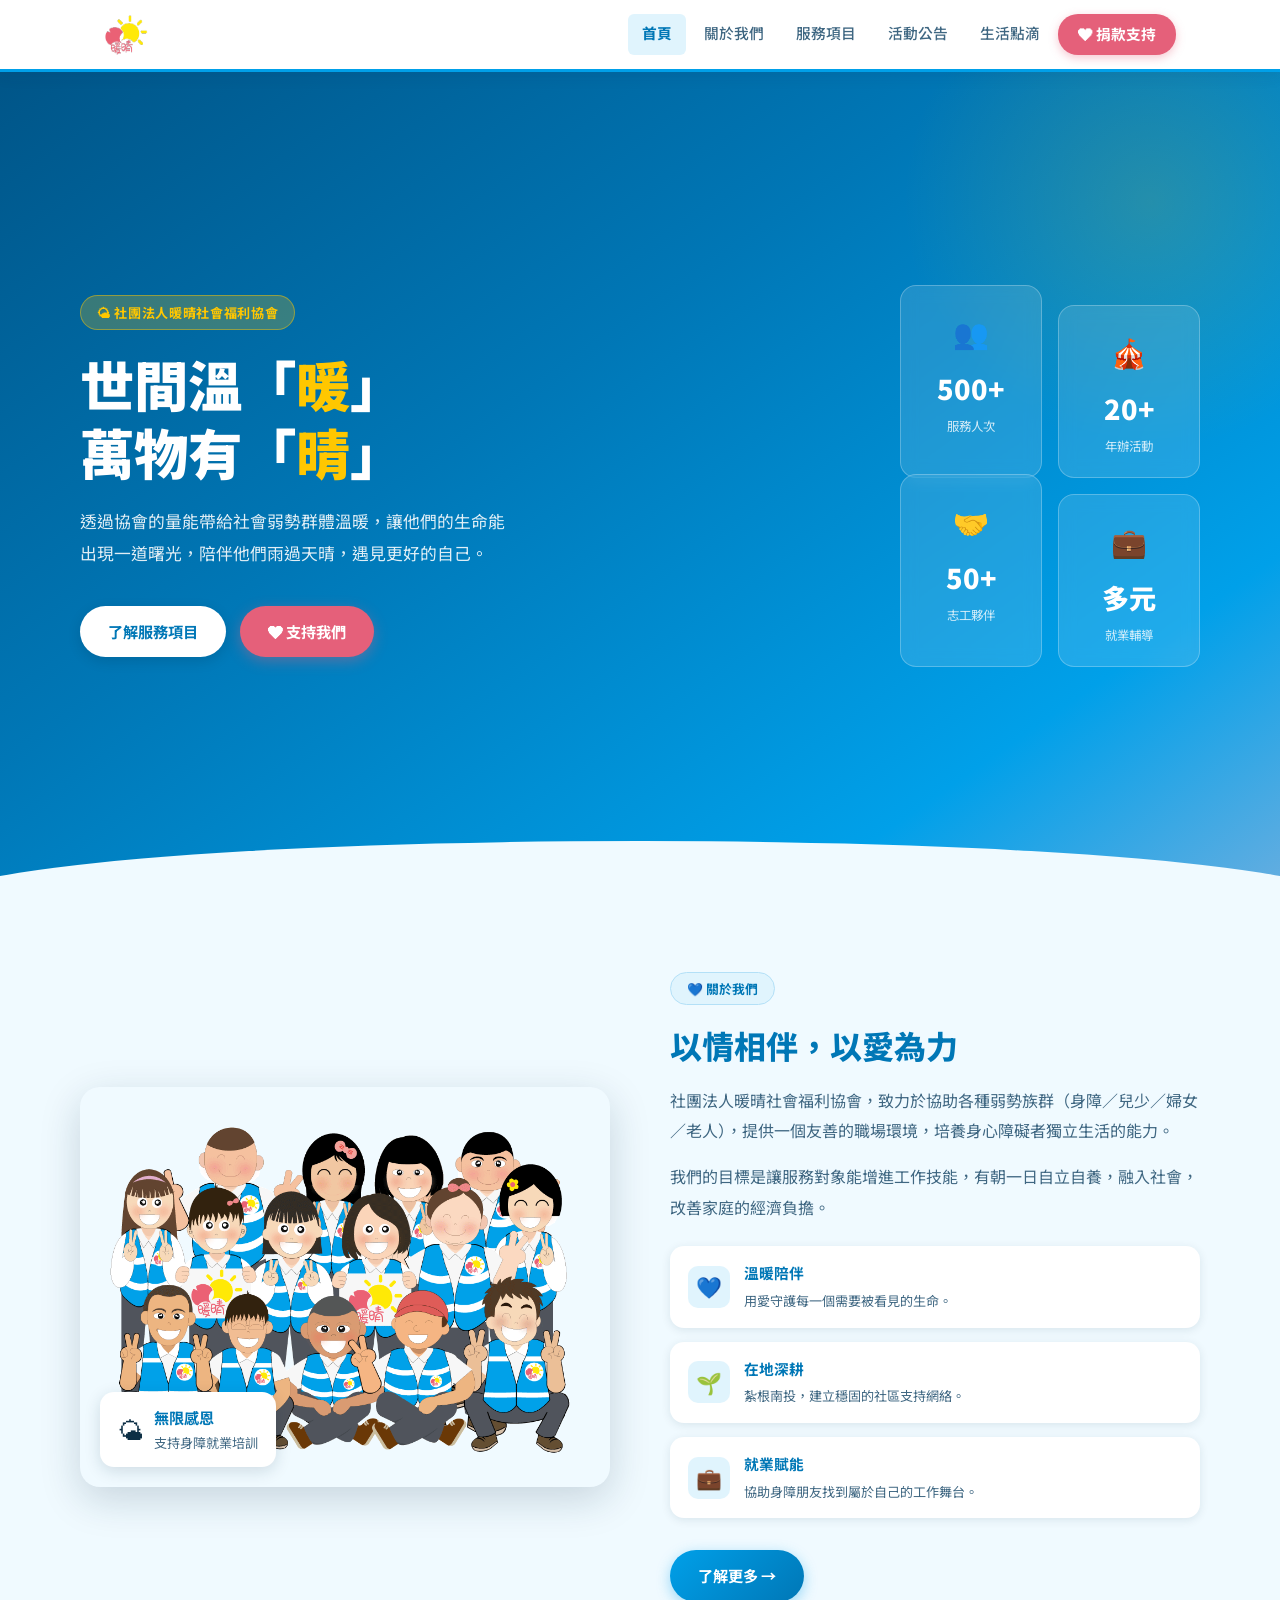
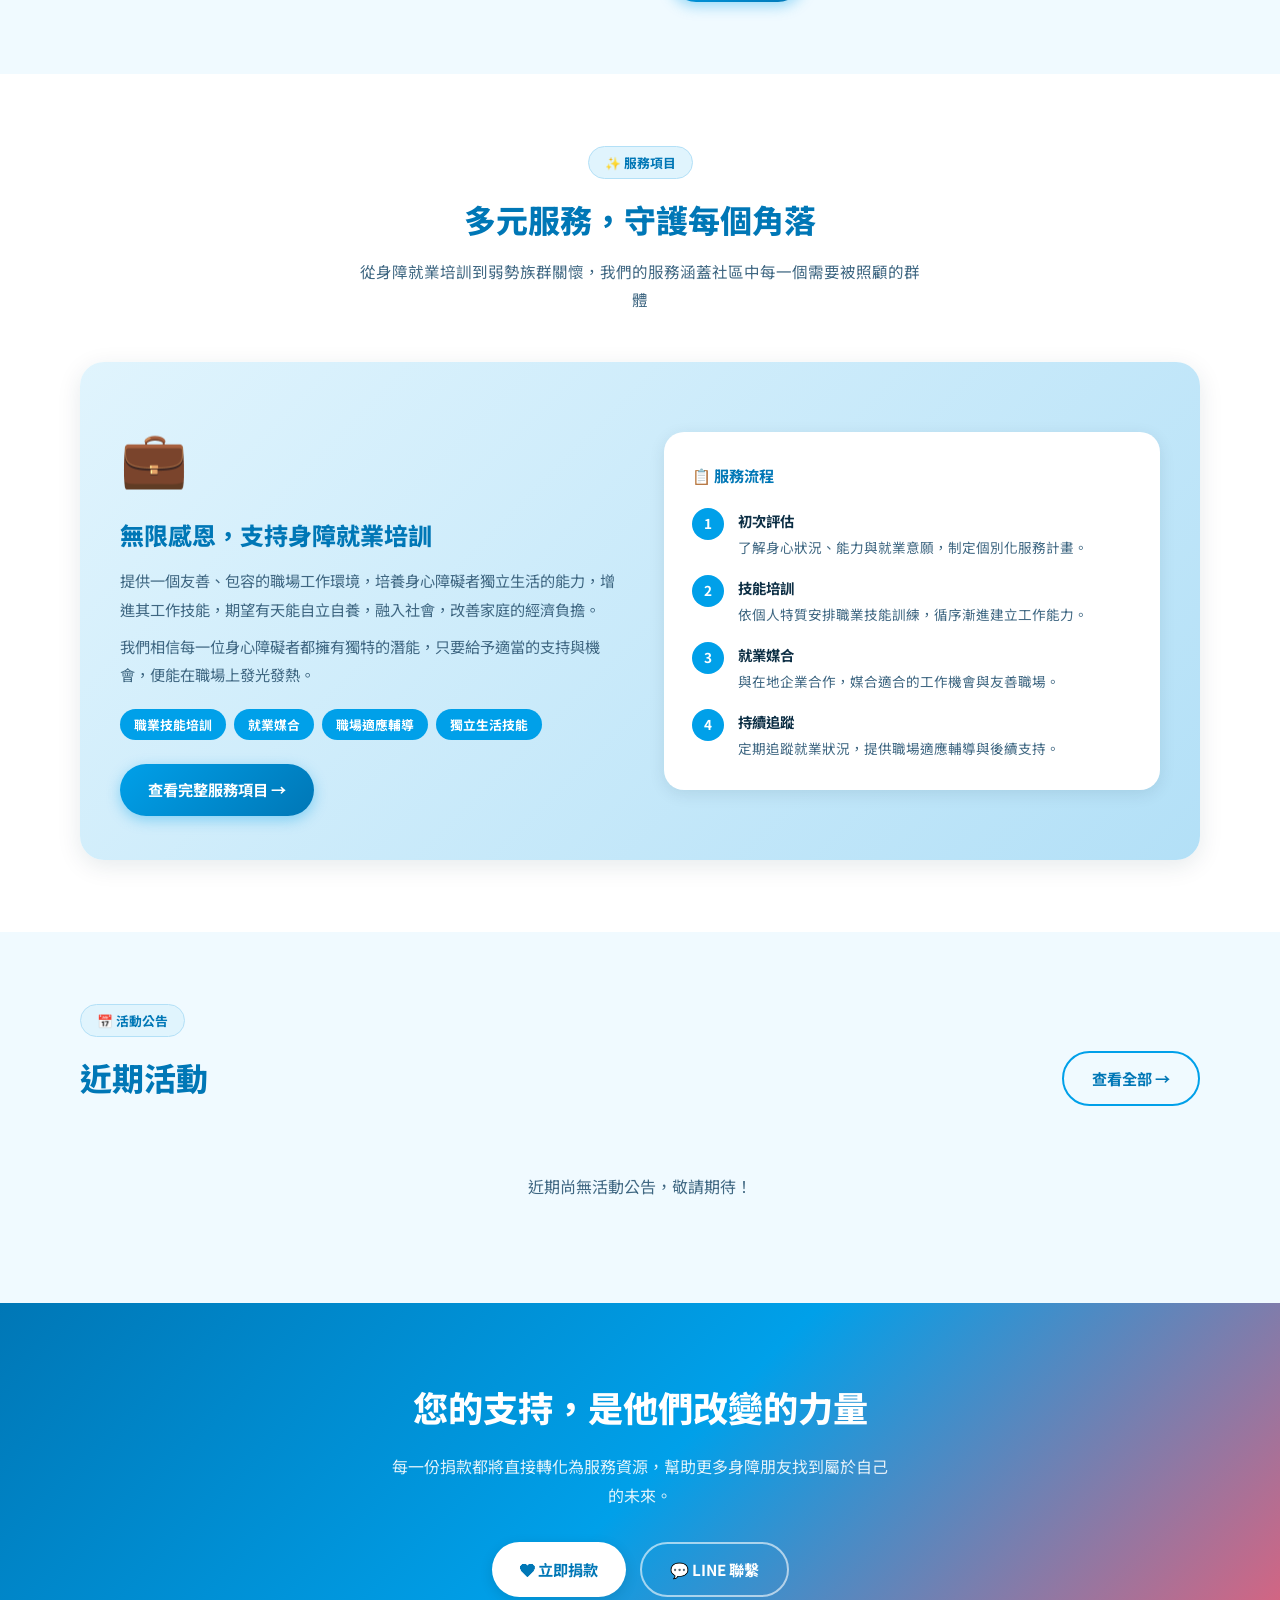
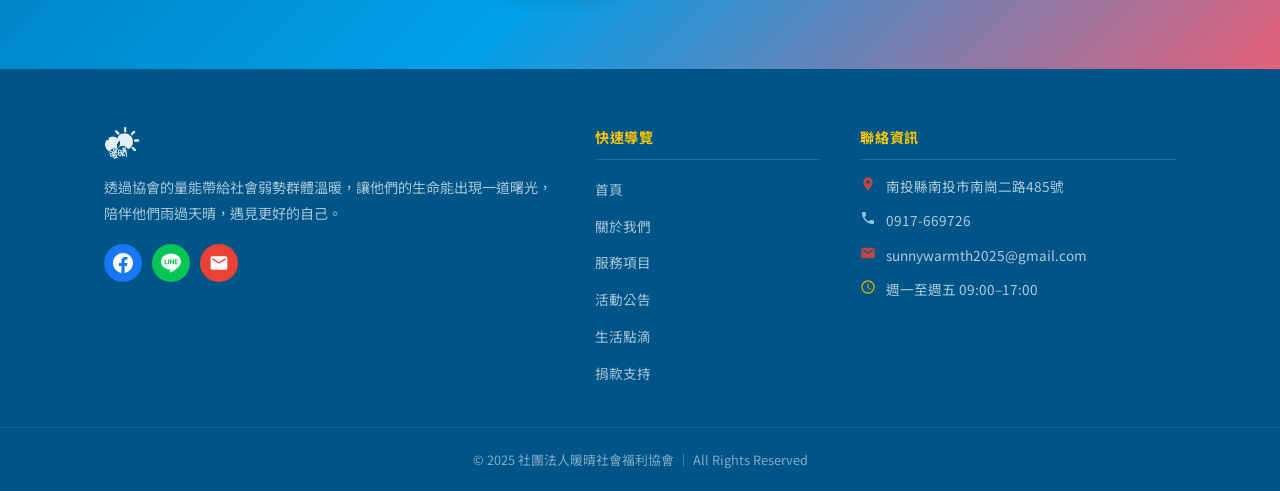
==== commit 35595531: "首頁活動與服務修改" ====
--- a/index.html
+++ b/index.html
@@ -86,21 +86,27 @@
     .value-row h4 { font-size:.92rem; font-weight:700; color:var(--vest-deep); margin-bottom:2px; }
     .value-row p  { font-size:.82rem; color:var(--text-soft); margin:0; }
 
-    /* Services */
-    .services-grid { display:grid; grid-template-columns:repeat(3,1fr); gap:24px; }
-    .service-card { border-radius:20px; overflow:hidden; box-shadow:0 4px 18px var(--shadow); transition:transform .25s,box-shadow .25s; }
-    .service-card:hover { transform:translateY(-6px); box-shadow:0 12px 32px rgba(13,47,69,.15); }
-    .service-card-top { padding:32px 24px 20px; background:linear-gradient(135deg,var(--vest-pale),#e0eef8); }
-    .service-card:nth-child(2) .service-card-top { background:linear-gradient(135deg,#fef0f2,#fcd6dc); }
-    .service-card:nth-child(3) .service-card-top { background:linear-gradient(135deg,#f0fbf4,#d5f0e1); }
-    .s-icon { font-size:2.8rem; margin-bottom:14px; }
-    .service-card-top h3 { font-size:1.1rem; font-weight:700; color:var(--vest-deep); margin-bottom:8px; }
-    .service-card:nth-child(2) .service-card-top h3 { color:#a02040; }
-    .service-card:nth-child(3) .service-card-top h3 { color:#1a6640; }
-    .service-card-body { padding:18px 24px 24px; background:var(--white); }
-    .service-card-body p { font-size:.88rem; color:var(--text-soft); line-height:1.8; margin-bottom:14px; }
-    .service-card-body a { font-size:.85rem; color:var(--vest); font-weight:600; }
-    .service-card-body a:hover { color:var(--vest-deep); text-decoration:underline; }
+    /* Services — 核心服務（首頁直接呈現） */
+    .core-service-card {
+      background:linear-gradient(135deg,var(--vest-pale),var(--vest-light));
+      border-radius:24px; padding:44px 40px;
+      display:grid; grid-template-columns:1fr 1fr; gap:48px; align-items:center;
+      box-shadow:0 6px 24px var(--shadow);
+    }
+    .cs-icon { font-size:3.4rem; margin-bottom:14px; }
+    .core-service-card h3 { font-size:1.5rem; font-weight:800; color:var(--vest-deep); margin-bottom:14px; line-height:1.4; }
+    .core-service-card .cs-intro { color:var(--text-soft); line-height:1.9; margin-bottom:8px; font-size:.95rem; }
+    .cs-tags { display:flex; flex-wrap:wrap; gap:8px; margin-top:20px; }
+    .cs-tag { background:var(--vest); color:var(--white); border-radius:20px; padding:4px 14px; font-size:.8rem; font-weight:700; }
+    .cs-steps-box { background:var(--white); border-radius:20px; padding:30px 28px; box-shadow:0 4px 16px var(--shadow); }
+    .cs-steps-box h4 { font-size:.95rem; font-weight:700; color:var(--vest-deep); margin-bottom:18px; }
+    .cs-steps { display:flex; flex-direction:column; gap:16px; }
+    .cs-step { display:flex; align-items:flex-start; gap:14px; }
+    .cs-num { width:32px; height:32px; border-radius:50%; background:var(--vest); color:var(--white);
+      display:flex; align-items:center; justify-content:center; font-size:.85rem; font-weight:700; flex-shrink:0; }
+    .cs-step h5 { font-size:.9rem; font-weight:700; color:var(--text-main); margin-bottom:2px; }
+    .cs-step p { font-size:.85rem; color:var(--text-soft); line-height:1.7; margin:2px 0 0; }
+    @media(max-width:900px){ .core-service-card { grid-template-columns:1fr; padding:32px 24px; gap:32px; } }
 
     /* News */
     .news-grid { display:grid; grid-template-columns:repeat(3,1fr); gap:24px; }
@@ -213,18 +219,28 @@
       <h2 class="section-title">多元服務，守護每個角落</h2>
       <p class="section-desc">從身障就業培訓到弱勢族群關懷，我們的服務涵蓋社區中每一個需要被照顧的群體</p>
     </div>
-    <div class="services-grid">
-      <div class="service-card">
-        <div class="service-card-top"><div class="s-icon">💼</div><h3>身障就業培訓</h3><p style="font-size:.88rem;color:var(--text-soft);line-height:1.7">提供友善職場環境，協助身心障礙者建立工作技能，達成自立自養的目標。</p></div>
-        <div class="service-card-body"><p>職業技能培訓・就業媒合・職場適應輔導・獨立生活技能</p><a href="services.html">了解更多 →</a></div>
-      </div>
-      <div class="service-card">
-        <div class="service-card-top"><div class="s-icon">🤝</div><h3>弱勢族群支持</h3><p style="font-size:.88rem;color:#7a4050;line-height:1.7">協助兒少、婦女、老人等弱勢族群，提供多面向的生活支持與關懷服務。</p></div>
-        <div class="service-card-body"><p>兒少關懷・婦女支持・長者陪伴・家庭輔導</p><a href="services.html" style="color:var(--logo-pink)">了解更多 →</a></div>
-      </div>
-      <div class="service-card">
-        <div class="service-card-top"><div class="s-icon">🌱</div><h3>社區活動推廣</h3><p style="font-size:.88rem;color:#1a5a30;line-height:1.7">舉辦各類型社區活動與課程，凝聚社區溫情，促進融合共好。</p></div>
-        <div class="service-card-body"><p>技藝課程・義賣活動・社區培力・志工招募</p><a href="services.html" style="color:var(--green)">了解更多 →</a></div>
+    <div class="core-service-card">
+      <div>
+        <div class="cs-icon">💼</div>
+        <h3>無限感恩，支持身障就業培訓</h3>
+        <p class="cs-intro">提供一個友善、包容的職場工作環境，培養身心障礙者獨立生活的能力，增進其工作技能，期望有天能自立自養，融入社會，改善家庭的經濟負擔。</p>
+        <p class="cs-intro">我們相信每一位身心障礙者都擁有獨特的潛能，只要給予適當的支持與機會，便能在職場上發光發熱。</p>
+        <div class="cs-tags">
+          <span class="cs-tag">職業技能培訓</span>
+          <span class="cs-tag">就業媒合</span>
+          <span class="cs-tag">職場適應輔導</span>
+          <span class="cs-tag">獨立生活技能</span>
+        </div>
+        <a href="services.html" class="btn btn-primary" style="margin-top:24px">查看完整服務項目 →</a>
+      </div>
+      <div class="cs-steps-box">
+        <h4>📋 服務流程</h4>
+        <div class="cs-steps">
+          <div class="cs-step"><div class="cs-num">1</div><div><h5>初次評估</h5><p>了解身心狀況、能力與就業意願，制定個別化服務計畫。</p></div></div>
+          <div class="cs-step"><div class="cs-num">2</div><div><h5>技能培訓</h5><p>依個人特質安排職業技能訓練，循序漸進建立工作能力。</p></div></div>
+          <div class="cs-step"><div class="cs-num">3</div><div><h5>就業媒合</h5><p>與在地企業合作，媒合適合的工作機會與友善職場。</p></div></div>
+          <div class="cs-step"><div class="cs-num">4</div><div><h5>持續追蹤</h5><p>定期追蹤就業狀況，提供職場適應輔導與後續支持。</p></div></div>
+        </div>
       </div>
     </div>
   </div>
@@ -288,26 +304,49 @@
   document.body.style.overflow = m.classList.contains('open') ? 'hidden' : '';
 });
 
-// 首頁活動預覽
-const EVENTS = [
-  { title:"夏日愛心送餐志工招募", type:"志工招募", date:"2025-07-15", location:"南投縣草屯鎮", status:"open",  desc:"招募愛心志工，協助為獨居長者送餐，把溫暖送到長輩家門口。" },
-  { title:"親子手作藝術工作坊",   type:"藝術療癒", date:"2025-07-27", location:"草屯服務據點",   status:"open",  desc:"以植物染技法製作親子布袋，讓親子在創作中建立連結與療癒。" },
-  { title:"心理健康講座：與焦慮和平共處", type:"講座", date:"2025-08-09", location:"線上（Zoom）",  status:"soon",  desc:"邀請臨床心理師分享辨識焦慮訊號與自我調節方法。" },
-];
+// 首頁活動預覽：自動同步 events.html（後台管理那份），點卡片跳到活動頁並開啟詳情
 const STATUS = { open:{t:"報名中",c:"status-open"}, soon:{t:"即將開始",c:"status-soon"}, full:{t:"額滿",c:"status-full"}, ended:{t:"已結束",c:"status-ended"} };
-document.getElementById('home-events').innerHTML = EVENTS.map(ev => {
-  const [,m,d] = ev.date.split('-');
-  const s = STATUS[ev.status];
-  return `<div class="news-card"><div class="news-card-inner">
-    <span class="news-tag">${ev.type}</span>
-    <h3>${ev.title}</h3><p>${ev.desc}</p>
-    <div class="news-meta">
-      <span>🗓 ${+m}月${+d}日</span>
-      <span>📍 ${ev.location}</span>
-      <span class="news-status ${s.c}">${s.t}</span>
-    </div>
-  </div></div>`;
-}).join('');
+
+async function loadHomeEvents() {
+  const grid = document.getElementById('home-events');
+  try {
+    const res = await fetch('events.html?t=' + Date.now());
+    if (!res.ok) throw new Error('fetch failed');
+    const text = await res.text();
+    const block = text.match(/==EVENTS_DATA_START==([\s\S]*?)==EVENTS_DATA_END==/);
+    const arr = block && block[1].match(/const\s+EVENTS\s*=\s*(\[[\s\S]*\])\s*;/);
+    if (!arr) throw new Error('no data');
+    const ALL = new Function('return ' + arr[1])();
+
+    // 優先顯示未結束的活動（近的在前），不足再補最近的已結束活動，最多 3 筆
+    const up   = ALL.filter(e => e.status !== 'ended').sort((a,b) => a.date < b.date ? -1 : 1);
+    const done = ALL.filter(e => e.status === 'ended').sort((a,b) => a.date > b.date ? -1 : 1);
+    const list = up.concat(done).slice(0, 3);
+
+    if (!list.length) {
+      grid.innerHTML = '<p style="grid-column:1/-1;text-align:center;color:var(--text-soft);padding:30px">近期尚無活動公告，敬請期待！</p>';
+      return;
+    }
+    grid.innerHTML = list.map(ev => {
+      const [, m, d] = ev.date.split('-');
+      const s = STATUS[ev.status] || STATUS.open;
+      return `<a class="news-card" href="events.html?id=${ev.id}" style="text-decoration:none;display:block">
+        <div class="news-card-inner">
+          <span class="news-tag">${ev.type || ''}</span>
+          <h3>${ev.title}</h3><p>${ev.desc || ''}</p>
+          <div class="news-meta">
+            <span>🗓 ${+m}月${+d}日</span>
+            <span>📍 ${ev.location || ''}</span>
+            <span class="news-status ${s.c}">${s.t}</span>
+          </div>
+        </div>
+      </a>`;
+    }).join('');
+  } catch (e) {
+    grid.innerHTML = '<p style="grid-column:1/-1;text-align:center;color:var(--text-soft);padding:30px">請前往<a href="events.html" style="color:var(--vest-deep);font-weight:700">活動公告頁</a>查看最新活動。</p>';
+  }
+}
+loadHomeEvents();
 </script>
 </body>
 </html>
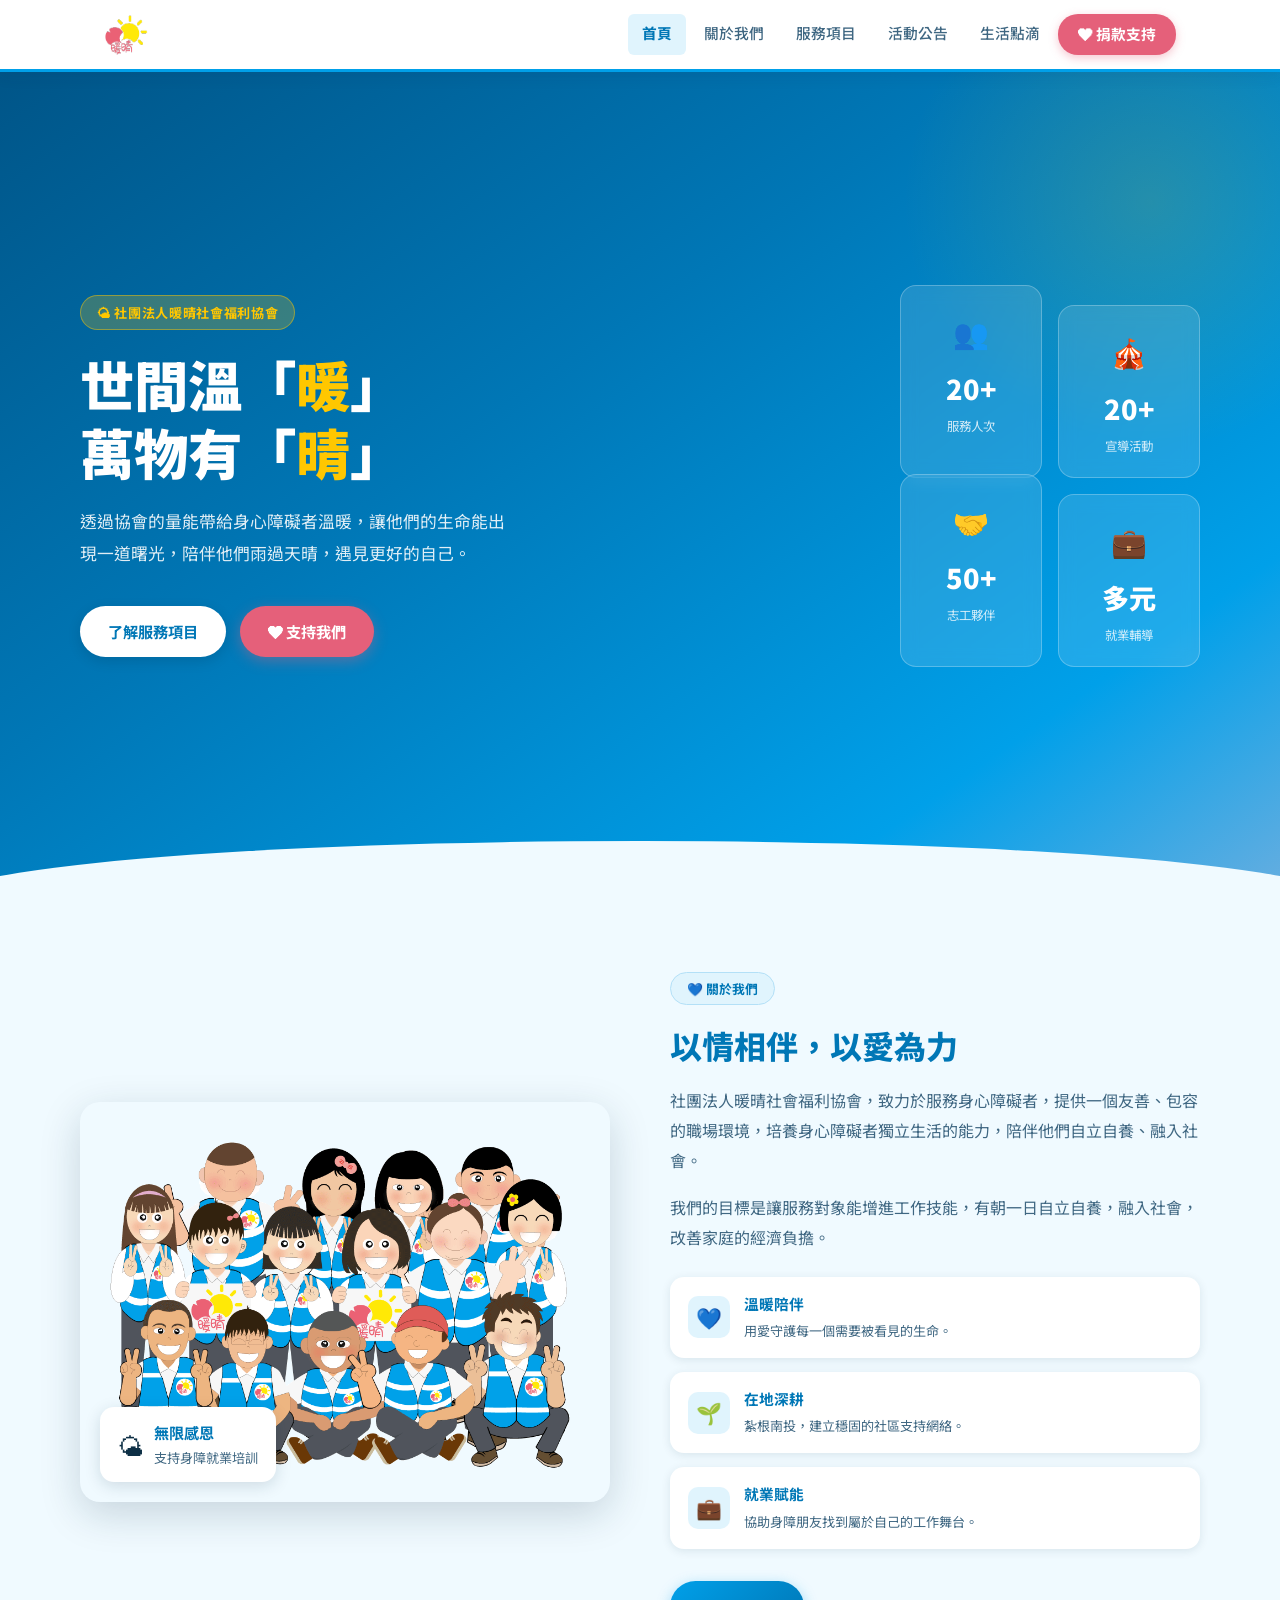
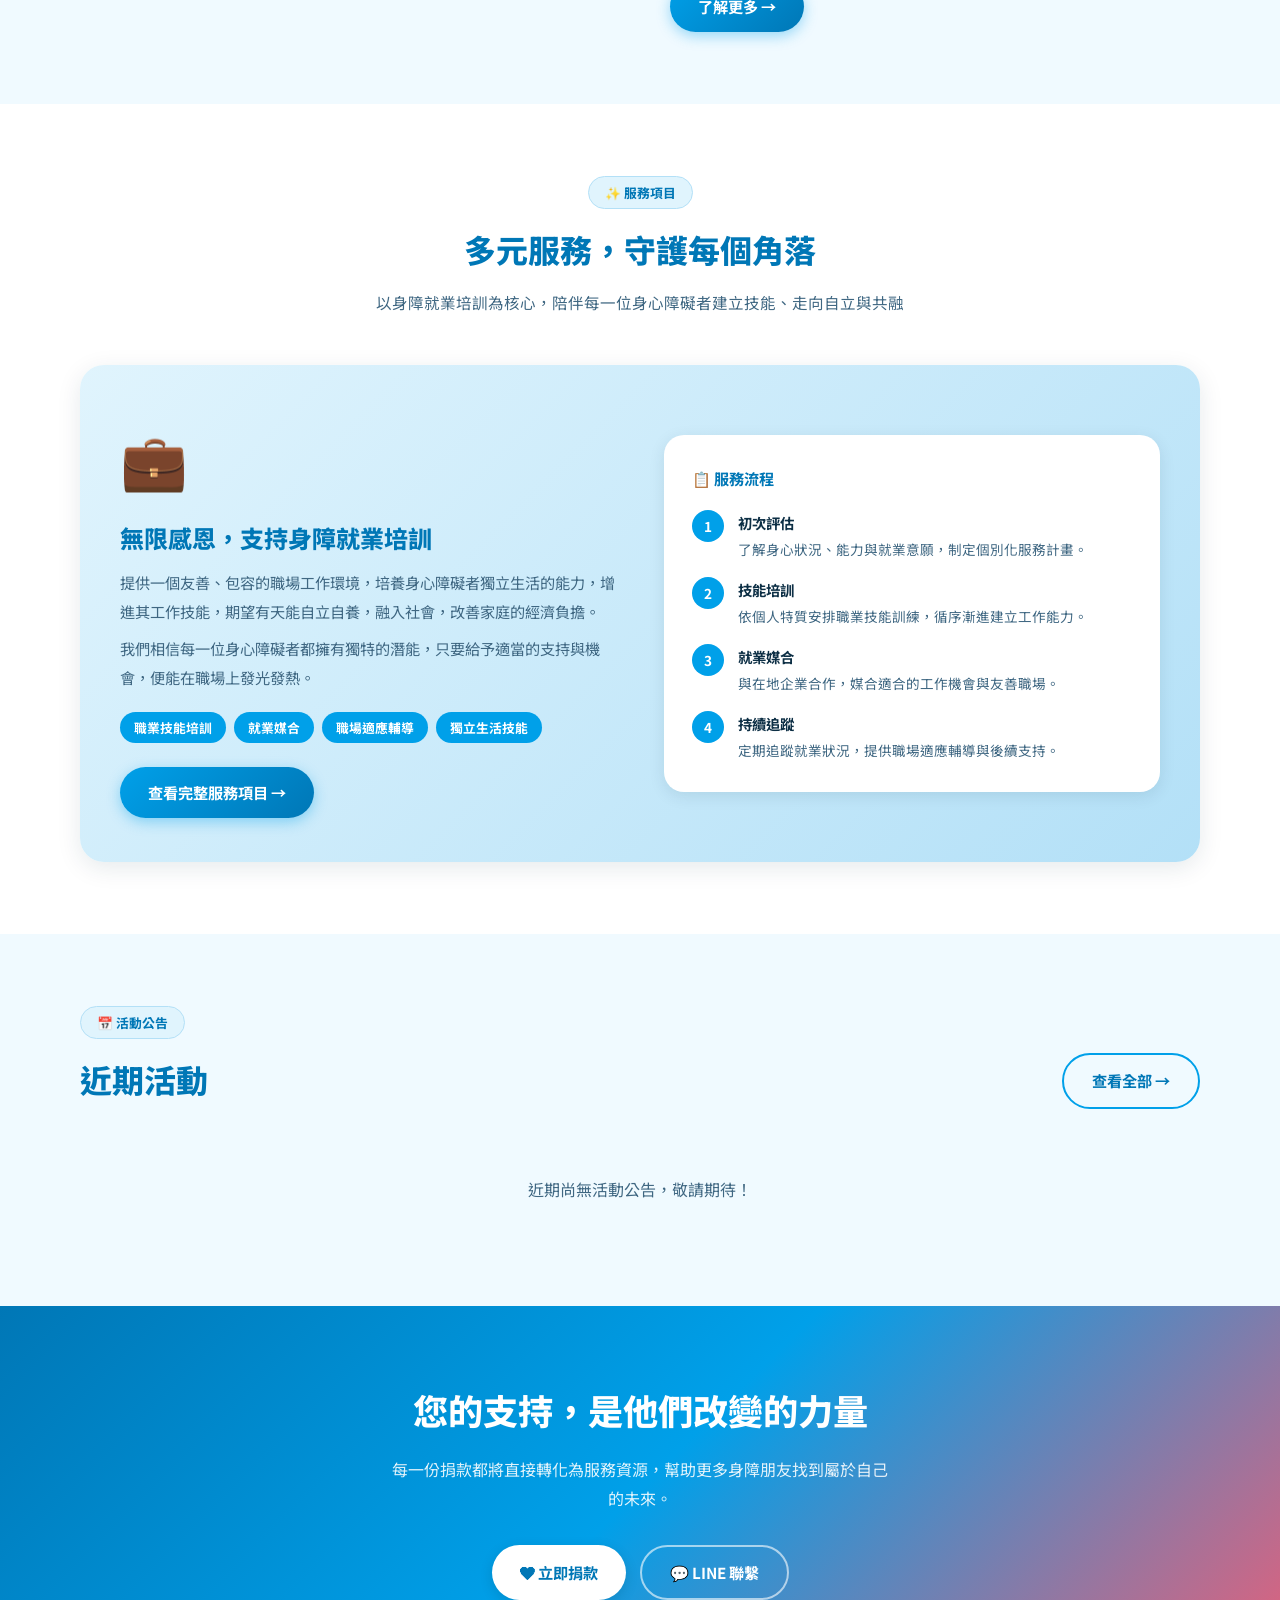
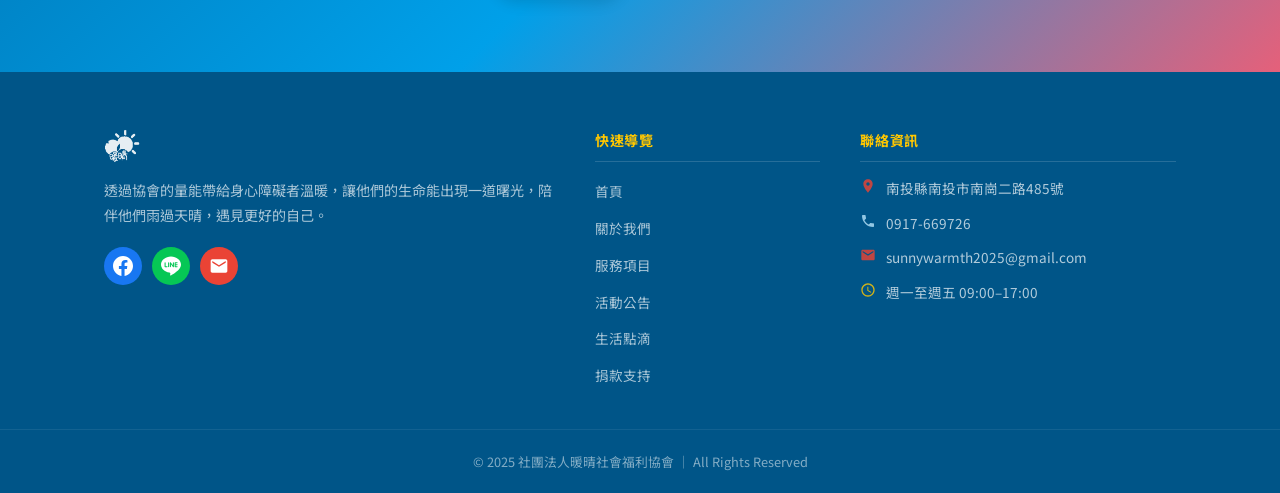
==== commit 9bc60f6d: "整體文字修改" ====
--- a/index.html
+++ b/index.html
@@ -169,15 +169,15 @@
     <div class="hero-text">
       <div class="hero-tag">🌤 社團法人暖晴社會福利協會</div>
       <h1 class="hero-title">世間溫「<em>暖</em>」<br>萬物有「<em>晴</em>」</h1>
-      <p class="hero-desc">透過協會的量能帶給社會弱勢群體溫暖，讓他們的生命能出現一道曙光，陪伴他們雨過天晴，遇見更好的自己。</p>
+      <p class="hero-desc">透過協會的量能帶給身心障礙者溫暖，讓他們的生命能出現一道曙光，陪伴他們雨過天晴，遇見更好的自己。</p>
       <div class="hero-btns">
         <a href="services.html" class="btn btn-white">了解服務項目</a>
         <a href="donate.html"   class="btn btn-pink">❤ 支持我們</a>
       </div>
     </div>
     <div class="hero-stats">
-      <div class="stat-card"><div class="stat-icon">👥</div><div class="stat-num">500+</div><div class="stat-label">服務人次</div></div>
-      <div class="stat-card"><div class="stat-icon">🎪</div><div class="stat-num">20+</div><div class="stat-label">年辦活動</div></div>
+      <div class="stat-card"><div class="stat-icon">👥</div><div class="stat-num">20+</div><div class="stat-label">服務人次</div></div>
+      <div class="stat-card"><div class="stat-icon">🎪</div><div class="stat-num">20+</div><div class="stat-label">宣導活動</div></div>
       <div class="stat-card"><div class="stat-icon">🤝</div><div class="stat-num">50+</div><div class="stat-label">志工夥伴</div></div>
       <div class="stat-card"><div class="stat-icon">💼</div><div class="stat-num">多元</div><div class="stat-label">就業輔導</div></div>
     </div>
@@ -198,7 +198,7 @@
       <div class="about-text">
         <span class="section-badge">💙 關於我們</span>
         <h2 class="section-title">以情相伴，以愛為力</h2>
-        <p>社團法人暖晴社會福利協會，致力於協助各種弱勢族群（身障／兒少／婦女／老人），提供一個友善的職場環境，培養身心障礙者獨立生活的能力。</p>
+        <p>社團法人暖晴社會福利協會，致力於服務身心障礙者，提供一個友善、包容的職場環境，培養身心障礙者獨立生活的能力，陪伴他們自立自養、融入社會。</p>
         <p>我們的目標是讓服務對象能增進工作技能，有朝一日自立自養，融入社會，改善家庭的經濟負擔。</p>
         <div class="about-values">
           <div class="value-row"><div class="v-icon">💙</div><div><h4>溫暖陪伴</h4><p>用愛守護每一個需要被看見的生命。</p></div></div>
@@ -217,7 +217,7 @@
     <div class="section-head-center">
       <span class="section-badge">✨ 服務項目</span>
       <h2 class="section-title">多元服務，守護每個角落</h2>
-      <p class="section-desc">從身障就業培訓到弱勢族群關懷，我們的服務涵蓋社區中每一個需要被照顧的群體</p>
+      <p class="section-desc">以身障就業培訓為核心，陪伴每一位身心障礙者建立技能、走向自立與共融</p>
     </div>
     <div class="core-service-card">
       <div>
@@ -272,7 +272,7 @@
   <div class="footer-top">
     <div class="footer-brand">
       <img src="logo.png" alt="暖晴社會福利協會" />
-      <p>透過協會的量能帶給社會弱勢群體溫暖，讓他們的生命能出現一道曙光，陪伴他們雨過天晴，遇見更好的自己。</p>
+      <p>透過協會的量能帶給身心障礙者溫暖，讓他們的生命能出現一道曙光，陪伴他們雨過天晴，遇見更好的自己。</p>
       <div class="footer-socials">
         <a href="https://www.facebook.com/profile.php?id=61579261374634" target="_blank" rel="noopener" title="Facebook" class="social-fb">
           <svg viewBox="0 0 24 24" fill="currentColor" aria-hidden="true"><path d="M24 12.073c0-6.627-5.373-12-12-12s-12 5.373-12 12c0 5.99 4.388 10.954 10.125 11.854v-8.385H7.078v-3.47h3.047V9.43c0-3.007 1.792-4.669 4.533-4.669 1.312 0 2.686.235 2.686.235v2.953H15.83c-1.491 0-1.956.925-1.956 1.874v2.25h3.328l-.532 3.47h-2.796v8.385C19.612 23.027 24 18.062 24 12.073z"/></svg>
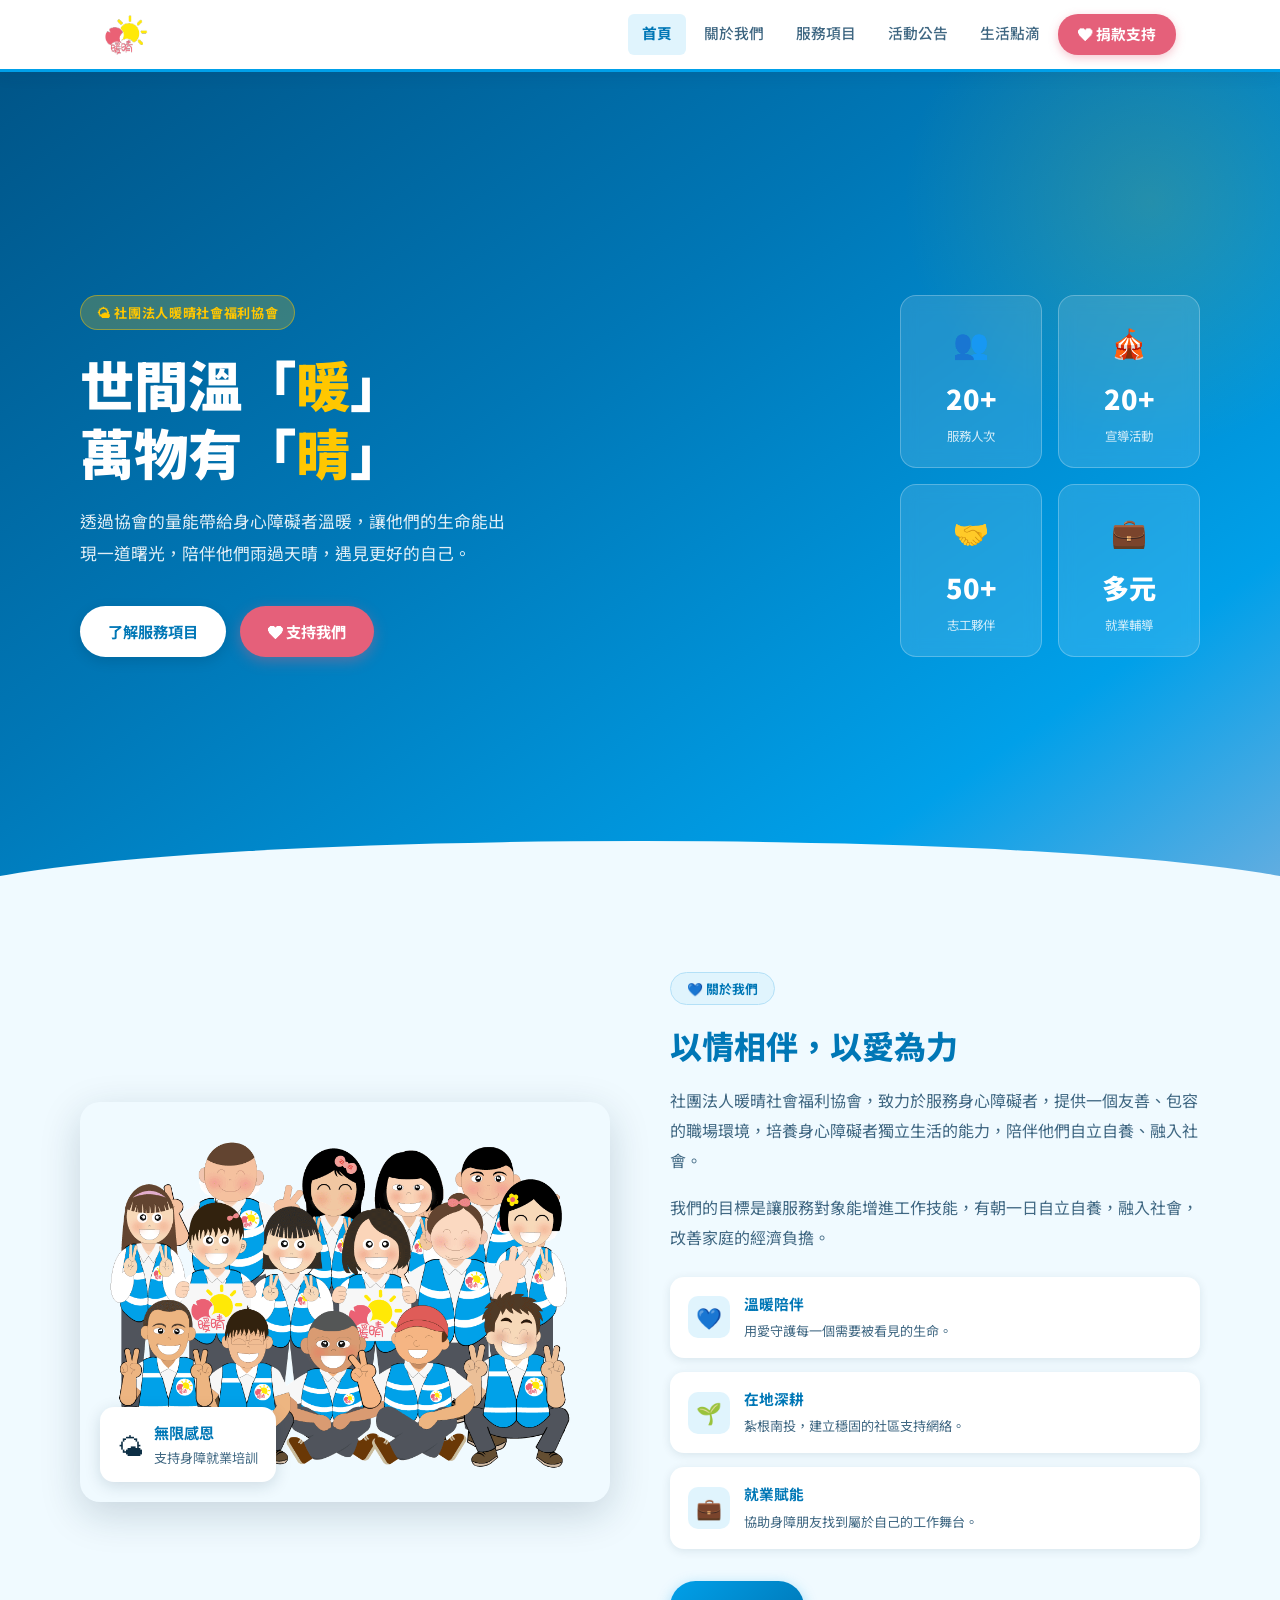
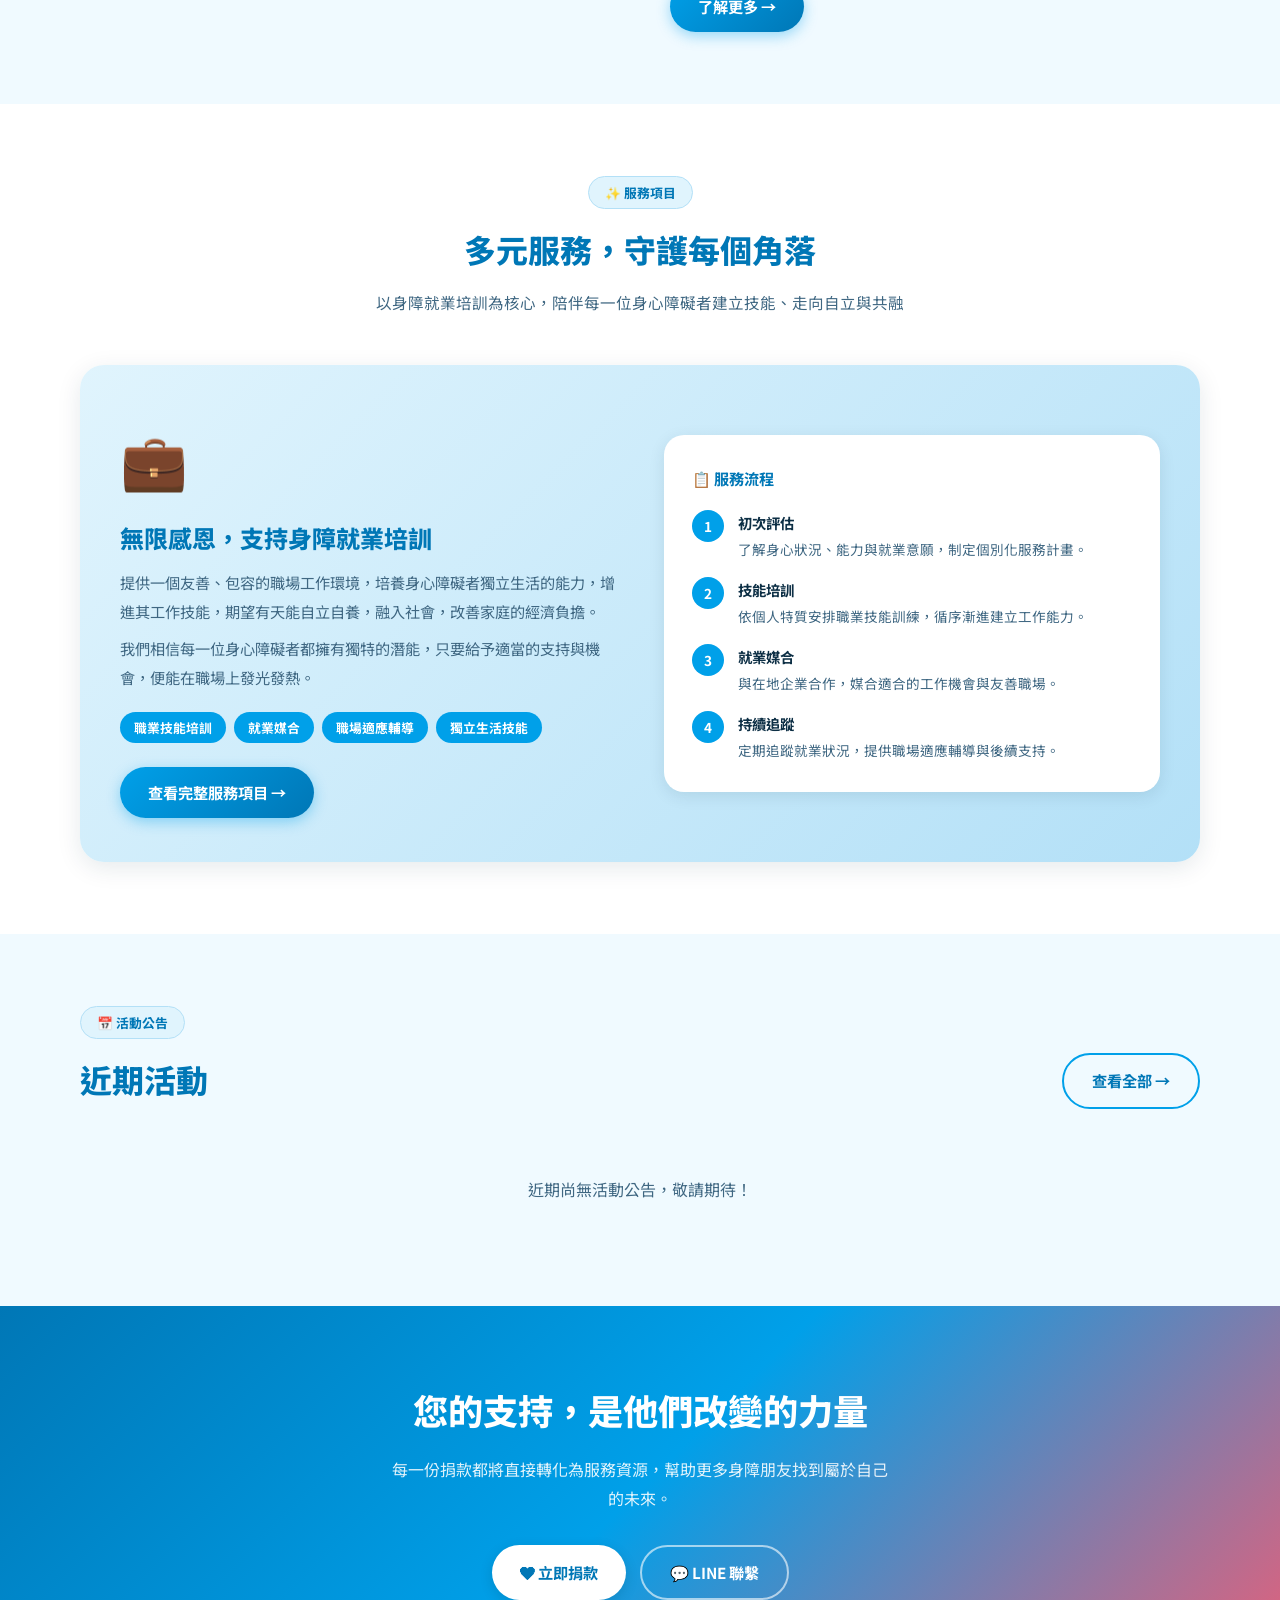
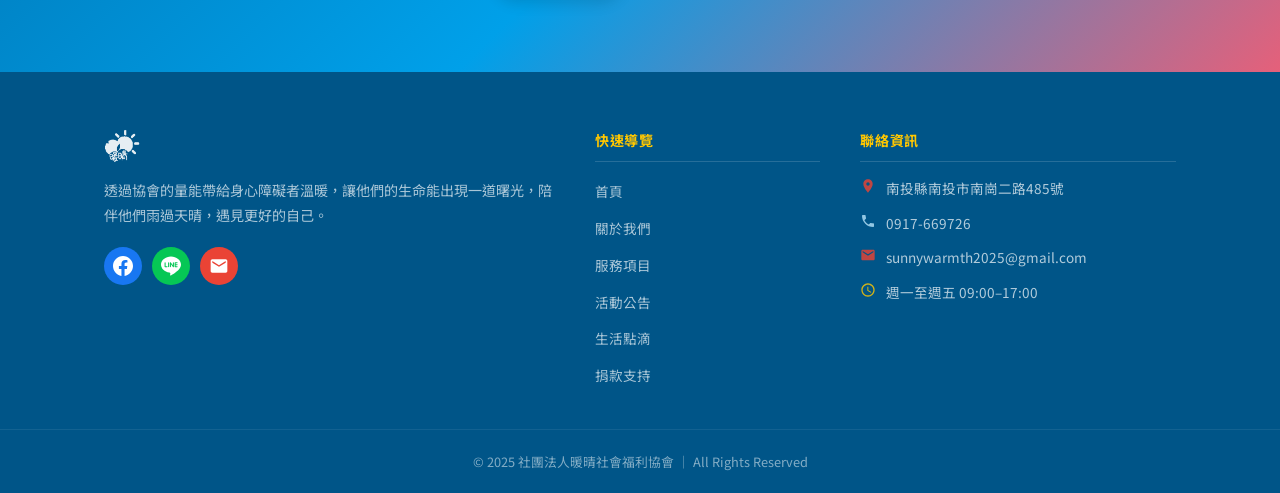
==== commit 9f918045: "Update index.html" ====
--- a/index.html
+++ b/index.html
@@ -54,8 +54,6 @@
     .stat-icon { font-size:1.8rem; margin-bottom:6px; }
     .stat-num  { font-size:1.7rem; font-weight:900; }
     .stat-label{ font-size:.78rem; opacity:.8; margin-top:2px; }
-    .stat-card:nth-child(2){ margin-top:20px; }
-    .stat-card:nth-child(3){ margin-top:-20px; }
 
     /* About */
     .about-grid { display:grid; grid-template-columns:1fr 1fr; gap:60px; align-items:center; }
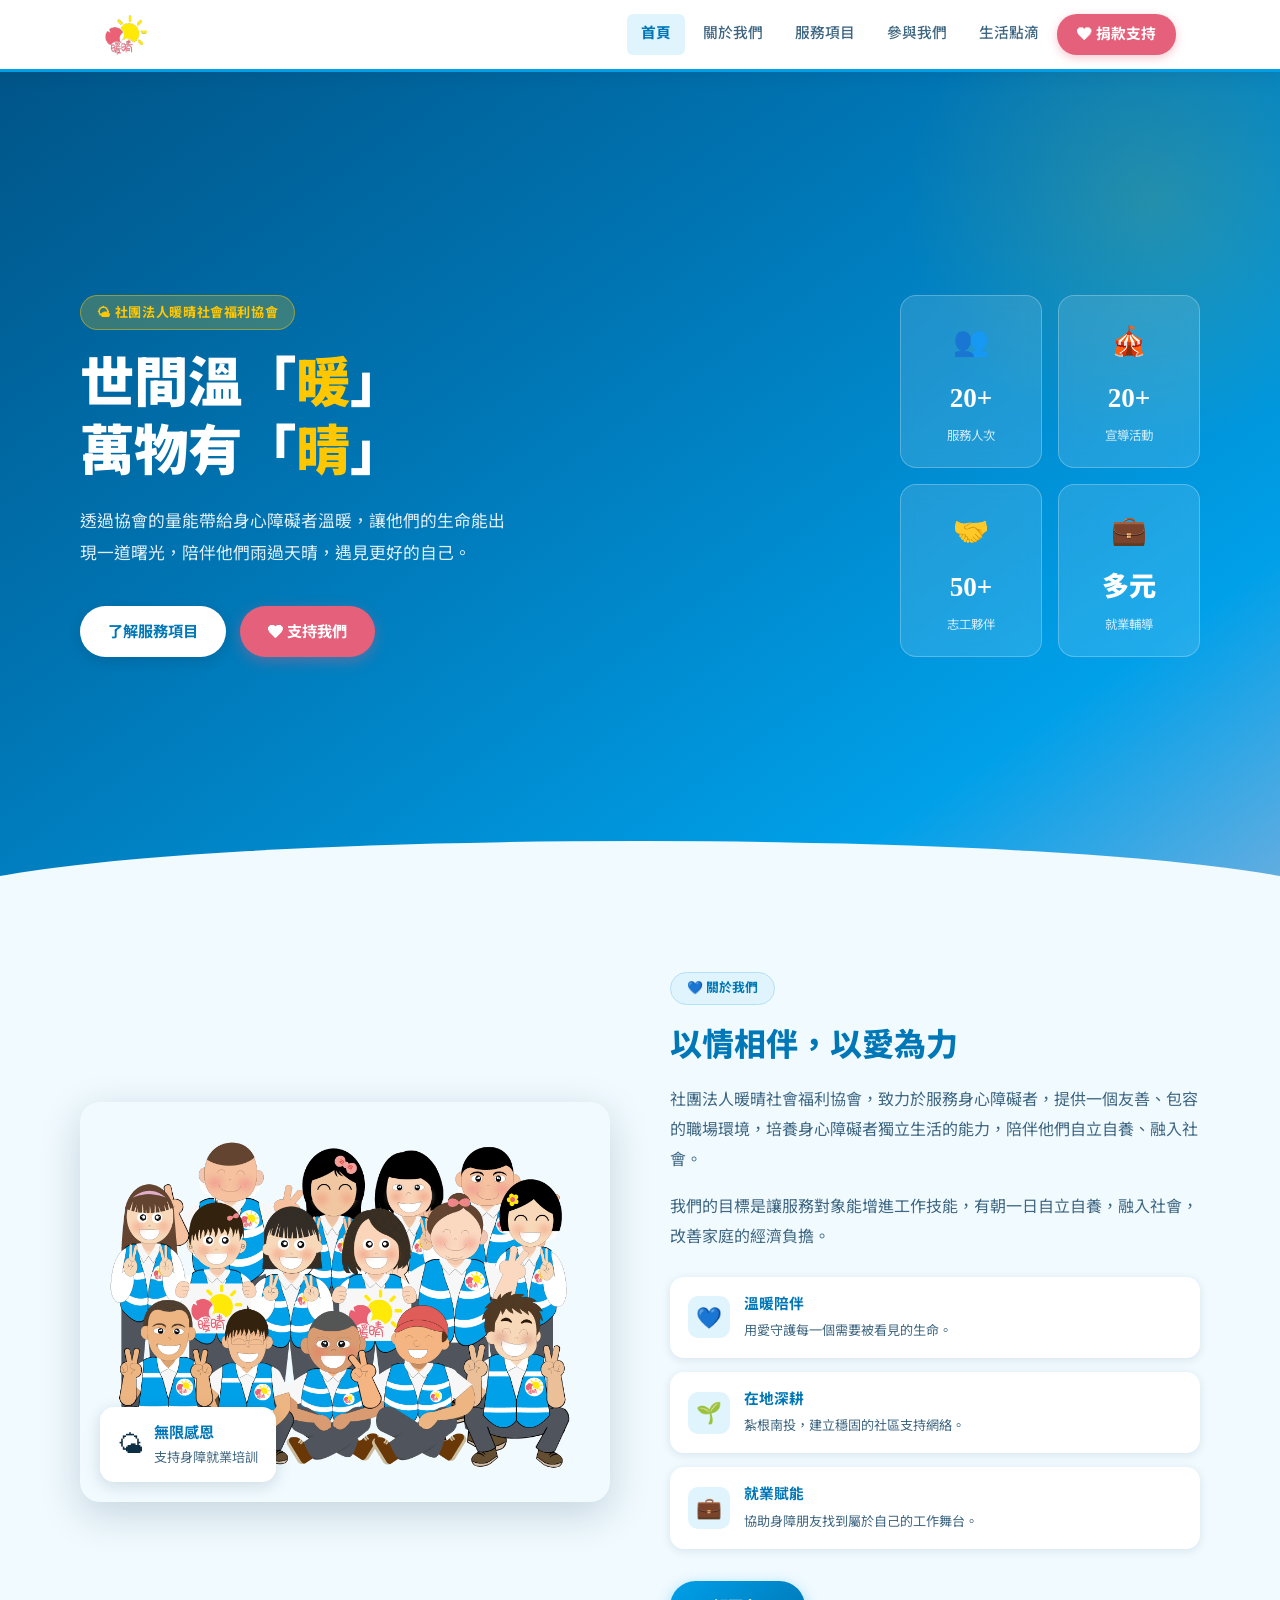
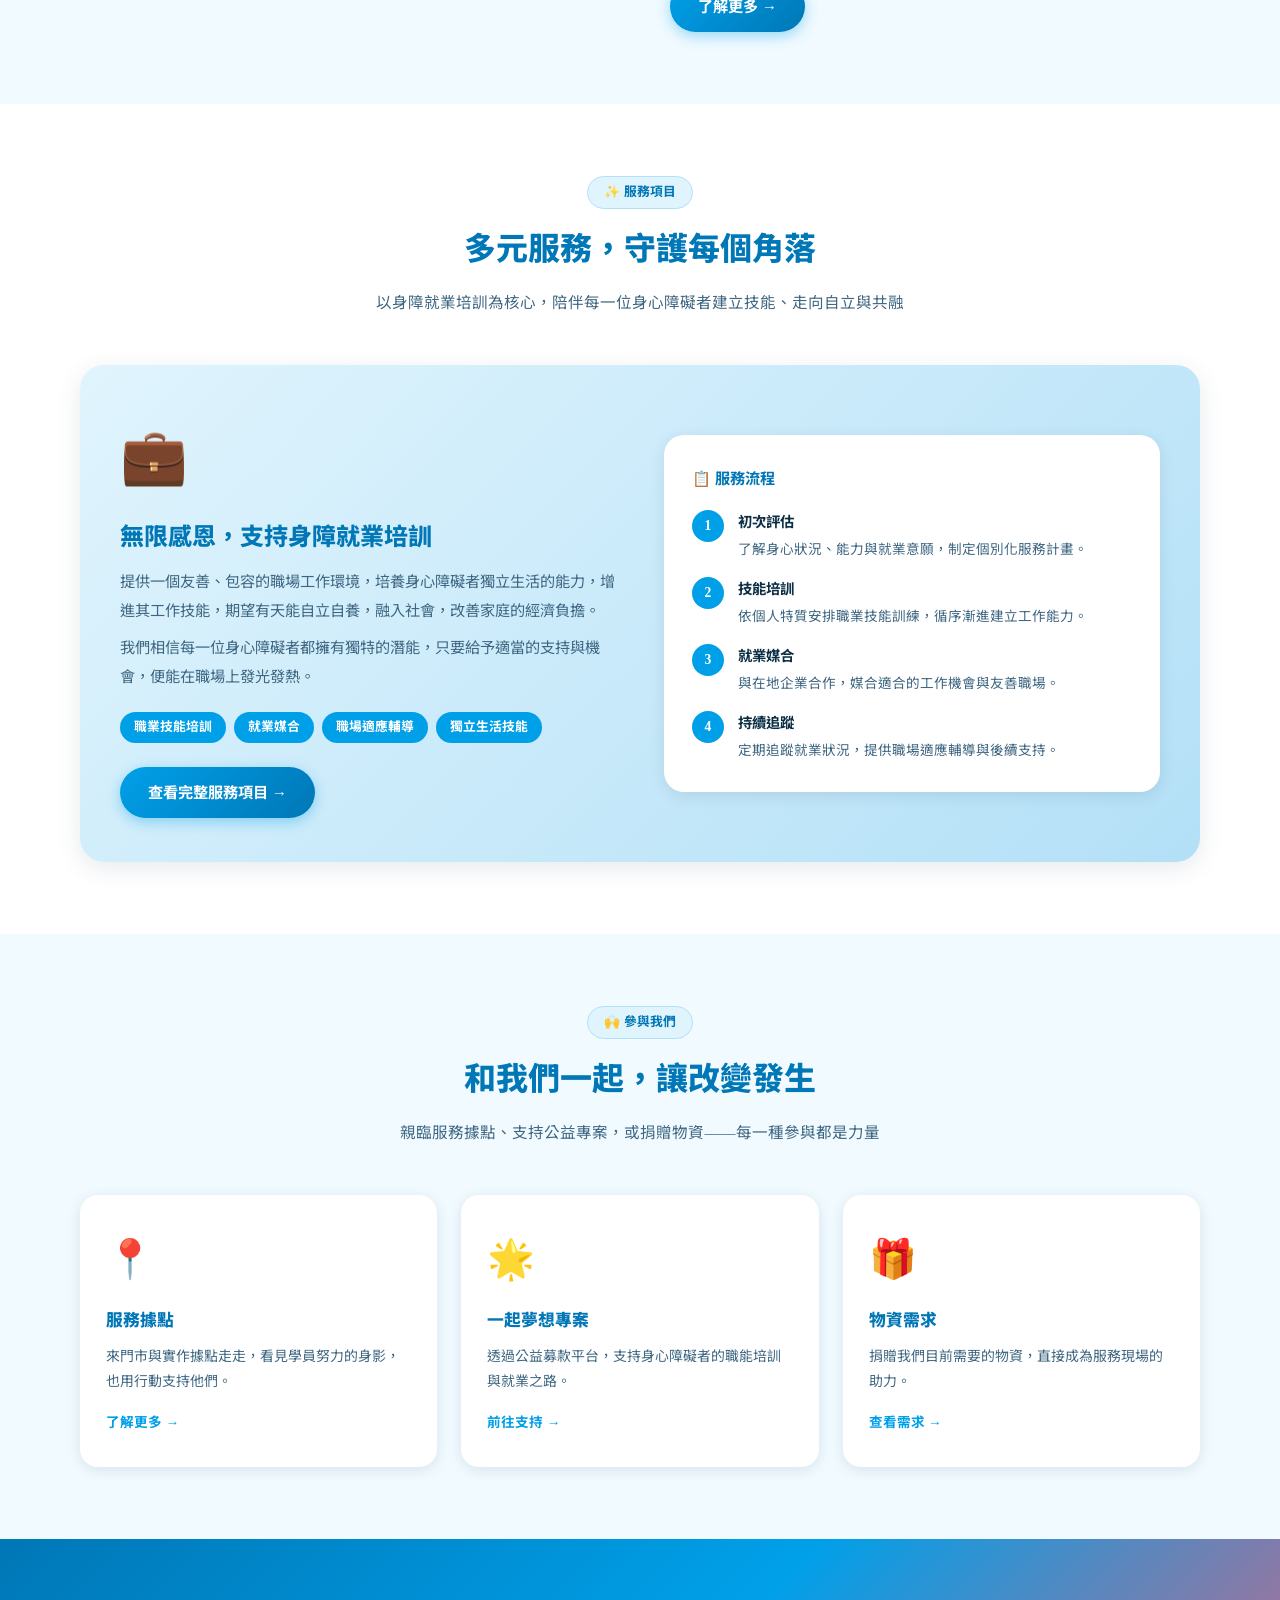
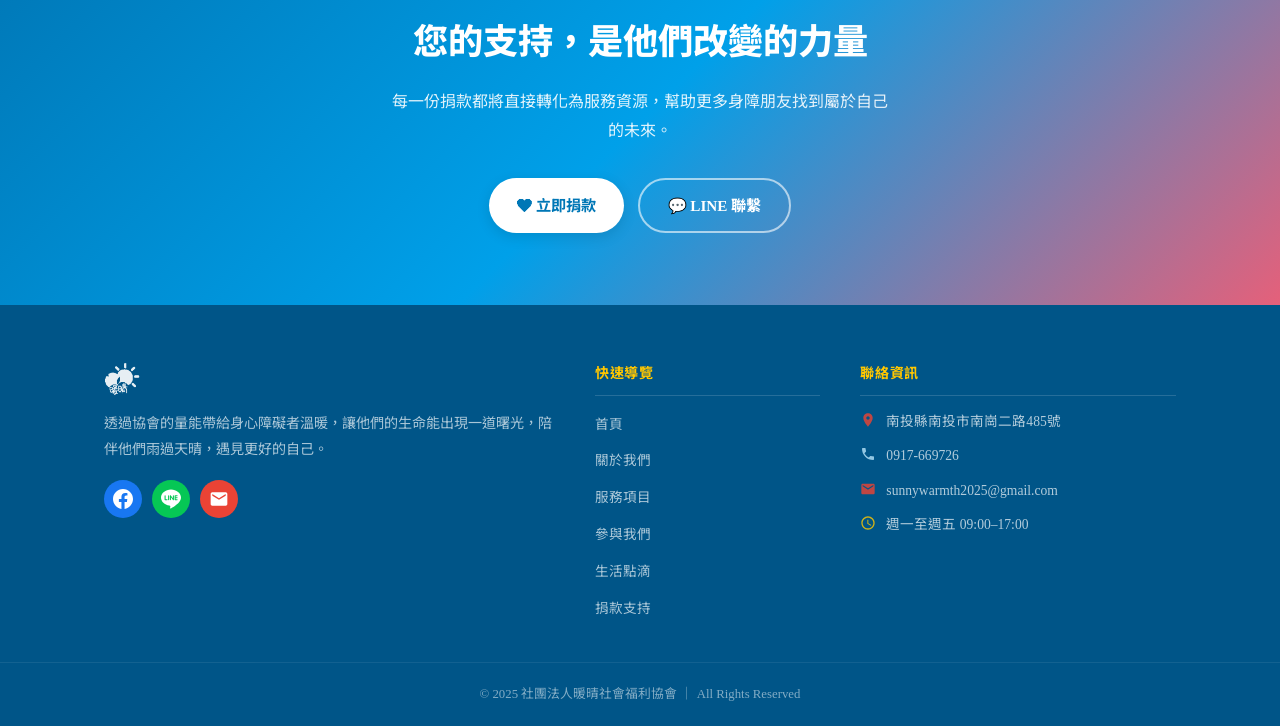
==== commit 880f1a02: "大修 去活動公告 增參與我們" ====
--- a/index.html
+++ b/index.html
@@ -106,16 +106,16 @@
     .cs-step p { font-size:.85rem; color:var(--text-soft); line-height:1.7; margin:2px 0 0; }
     @media(max-width:900px){ .core-service-card { grid-template-columns:1fr; padding:32px 24px; gap:32px; } }
 
-    /* News */
-    .news-grid { display:grid; grid-template-columns:repeat(3,1fr); gap:24px; }
-    .news-card { background:var(--white); border-radius:16px; overflow:hidden; box-shadow:0 3px 14px var(--shadow); transition:transform .25s; border-left:4px solid var(--vest); }
-    .news-card:hover { transform:translateY(-4px); }
-    .news-card-inner { padding:22px 20px; }
-    .news-tag { font-size:.72rem; font-weight:700; background:var(--vest-pale); color:var(--vest-deep); padding:2px 10px; border-radius:10px; margin-bottom:10px; display:inline-block; }
-    .news-card h3 { font-size:.97rem; font-weight:700; color:var(--text-main); margin-bottom:8px; line-height:1.5; }
-    .news-card p  { font-size:.85rem; color:var(--text-soft); margin-bottom:12px; }
-    .news-meta    { font-size:.78rem; color:var(--text-soft); display:flex; align-items:center; gap:8px; flex-wrap:wrap; }
-    .news-status  { font-size:.74rem; font-weight:700; padding:2px 10px; border-radius:10px; }
+    /* 參與我們 teaser */
+    .join-grid { display:grid; grid-template-columns:repeat(3,1fr); gap:24px; }
+    .join-card { background:var(--white); border-radius:18px; padding:30px 26px; box-shadow:0 3px 14px var(--shadow);
+      transition:transform .25s, box-shadow .25s; display:block; }
+    .join-card:hover { transform:translateY(-6px); box-shadow:0 12px 30px rgba(13,47,69,.14); }
+    .join-icon { font-size:2.4rem; margin-bottom:12px; }
+    .join-card h3 { font-size:1.05rem; font-weight:800; color:var(--vest-deep); margin-bottom:8px; }
+    .join-card p  { font-size:.87rem; color:var(--text-soft); line-height:1.8; margin-bottom:14px; }
+    .join-link { font-size:.85rem; color:var(--vest); font-weight:700; }
+    .join-card:hover .join-link { text-decoration:underline; }
 
     /* CTA */
     .cta-banner { background:linear-gradient(135deg,var(--vest-deep) 0%,var(--vest) 50%,var(--logo-pink) 100%); color:var(--white); text-align:center; padding:72px 24px; }
@@ -127,7 +127,7 @@
       .hero-inner { flex-direction:column; }
       .hero-stats { flex:none; width:100%; grid-template-columns:repeat(4,1fr); }
       .stat-card:nth-child(2),.stat-card:nth-child(3){ margin-top:0; }
-      .about-grid,.services-grid,.news-grid { grid-template-columns:1fr; }
+      .about-grid,.join-grid { grid-template-columns:1fr; }
     }
     @media(max-width:480px){
       .hero-stats { grid-template-columns:1fr 1fr; }
@@ -145,7 +145,7 @@
       <a href="index.html" class="active">首頁</a>
       <a href="about.html">關於我們</a>
       <a href="services.html">服務項目</a>
-      <a href="events.html">活動公告</a>
+      <a href="participate.html">參與我們</a>
       <a href="gallery.html">生活點滴</a>
       <a href="donate.html" class="nav-cta">❤ 捐款支持</a>
     </div>
@@ -156,7 +156,7 @@
   <a href="index.html">首頁</a>
   <a href="about.html">關於我們</a>
   <a href="services.html">服務項目</a>
-  <a href="events.html">活動公告</a>
+  <a href="participate.html">參與我們</a>
       <a href="gallery.html">生活點滴</a>
   <a href="donate.html" class="mobile-cta">❤ 捐款支持</a>
 </div>
@@ -244,14 +244,34 @@
   </div>
 </section>
 
-<!-- 近期活動 -->
+<!-- 參與我們 -->
 <section class="section" style="background:var(--vest-cream)">
   <div class="container">
-    <div style="display:flex;justify-content:space-between;align-items:flex-end;margin-bottom:36px;flex-wrap:wrap;gap:12px">
-      <div><span class="section-badge">📅 活動公告</span><h2 class="section-title" style="margin-bottom:0">近期活動</h2></div>
-      <a href="events.html" class="btn btn-outline">查看全部 →</a>
-    </div>
-    <div class="news-grid" id="home-events"></div>
+    <div class="section-head-center">
+      <span class="section-badge">🙌 參與我們</span>
+      <h2 class="section-title">和我們一起，讓改變發生</h2>
+      <p class="section-desc">親臨服務據點、支持公益專案，或捐贈物資——每一種參與都是力量</p>
+    </div>
+    <div class="join-grid">
+      <a href="participate.html" class="join-card">
+        <div class="join-icon">📍</div>
+        <h3>服務據點</h3>
+        <p>來門市與實作據點走走，看見學員努力的身影，也用行動支持他們。</p>
+        <span class="join-link">了解更多 →</span>
+      </a>
+      <a href="participate.html" class="join-card">
+        <div class="join-icon">🌟</div>
+        <h3>一起夢想專案</h3>
+        <p>透過公益募款平台，支持身心障礙者的職能培訓與就業之路。</p>
+        <span class="join-link">前往支持 →</span>
+      </a>
+      <a href="participate.html" class="join-card">
+        <div class="join-icon">🎁</div>
+        <h3>物資需求</h3>
+        <p>捐贈我們目前需要的物資，直接成為服務現場的助力。</p>
+        <span class="join-link">查看需求 →</span>
+      </a>
+    </div>
   </div>
 </section>
 
@@ -283,7 +303,7 @@
         </a>
       </div>
     </div>
-    <div class="footer-col"><h4>快速導覽</h4><ul><li><a href="index.html">首頁</a></li><li><a href="about.html">關於我們</a></li><li><a href="services.html">服務項目</a></li><li><a href="events.html">活動公告</a></li><li><a href="gallery.html">生活點滴</a></li><li><a href="donate.html">捐款支持</a></li></ul></div>
+    <div class="footer-col"><h4>快速導覽</h4><ul><li><a href="index.html">首頁</a></li><li><a href="about.html">關於我們</a></li><li><a href="services.html">服務項目</a></li><li><a href="participate.html">參與我們</a></li><li><a href="gallery.html">生活點滴</a></li><li><a href="donate.html">捐款支持</a></li></ul></div>
     <div class="footer-col"><h4>聯絡資訊</h4>
       <div class="footer-contact-item"><span class="ico ico-maps"><svg viewBox="0 0 24 24" fill="currentColor" aria-hidden="true"><path d="M12 2C8.13 2 5 5.13 5 9c0 5.25 7 13 7 13s7-7.75 7-13c0-3.87-3.13-7-7-7zm0 9.5c-1.38 0-2.5-1.12-2.5-2.5s1.12-2.5 2.5-2.5 2.5 1.12 2.5 2.5-1.12 2.5-2.5 2.5z"/></svg></span><span><a href="https://maps.google.com/?q=南投縣南投市南崗二路485號" target="_blank" rel="noopener" style="color:inherit">南投縣南投市南崗二路485號</a></span></div>
       <div class="footer-contact-item"><span class="ico ico-phone"><svg viewBox="0 0 24 24" fill="currentColor" aria-hidden="true"><path d="M6.62 10.79c1.44 2.83 3.76 5.14 6.59 6.59l2.2-2.2c.27-.27.67-.36 1.02-.24 1.12.37 2.33.57 3.57.57.55 0 1 .45 1 1V20c0 .55-.45 1-1 1-9.39 0-17-7.61-17-17 0-.55.45-1 1-1h3.5c.55 0 1 .45 1 1 0 1.25.2 2.45.57 3.57.11.35.03.74-.25 1.02l-2.2 2.2z"/></svg></span><span>0917-669726</span></div>
@@ -301,50 +321,6 @@
   m.classList.toggle('open');
   document.body.style.overflow = m.classList.contains('open') ? 'hidden' : '';
 });
-
-// 首頁活動預覽：自動同步 events.html（後台管理那份），點卡片跳到活動頁並開啟詳情
-const STATUS = { open:{t:"報名中",c:"status-open"}, soon:{t:"即將開始",c:"status-soon"}, full:{t:"額滿",c:"status-full"}, ended:{t:"已結束",c:"status-ended"} };
-
-async function loadHomeEvents() {
-  const grid = document.getElementById('home-events');
-  try {
-    const res = await fetch('events.html?t=' + Date.now());
-    if (!res.ok) throw new Error('fetch failed');
-    const text = await res.text();
-    const block = text.match(/==EVENTS_DATA_START==([\s\S]*?)==EVENTS_DATA_END==/);
-    const arr = block && block[1].match(/const\s+EVENTS\s*=\s*(\[[\s\S]*\])\s*;/);
-    if (!arr) throw new Error('no data');
-    const ALL = new Function('return ' + arr[1])();
-
-    // 優先顯示未結束的活動（近的在前），不足再補最近的已結束活動，最多 3 筆
-    const up   = ALL.filter(e => e.status !== 'ended').sort((a,b) => a.date < b.date ? -1 : 1);
-    const done = ALL.filter(e => e.status === 'ended').sort((a,b) => a.date > b.date ? -1 : 1);
-    const list = up.concat(done).slice(0, 3);
-
-    if (!list.length) {
-      grid.innerHTML = '<p style="grid-column:1/-1;text-align:center;color:var(--text-soft);padding:30px">近期尚無活動公告，敬請期待！</p>';
-      return;
-    }
-    grid.innerHTML = list.map(ev => {
-      const [, m, d] = ev.date.split('-');
-      const s = STATUS[ev.status] || STATUS.open;
-      return `<a class="news-card" href="events.html?id=${ev.id}" style="text-decoration:none;display:block">
-        <div class="news-card-inner">
-          <span class="news-tag">${ev.type || ''}</span>
-          <h3>${ev.title}</h3><p>${ev.desc || ''}</p>
-          <div class="news-meta">
-            <span>🗓 ${+m}月${+d}日</span>
-            <span>📍 ${ev.location || ''}</span>
-            <span class="news-status ${s.c}">${s.t}</span>
-          </div>
-        </div>
-      </a>`;
-    }).join('');
-  } catch (e) {
-    grid.innerHTML = '<p style="grid-column:1/-1;text-align:center;color:var(--text-soft);padding:30px">請前往<a href="events.html" style="color:var(--vest-deep);font-weight:700">活動公告頁</a>查看最新活動。</p>';
-  }
-}
-loadHomeEvents();
 </script>
 </body>
 </html>
--- a/style.css
+++ b/style.css
@@ -27,7 +27,8 @@
 *, *::before, *::after { box-sizing: border-box; margin: 0; padding: 0; }
 html { scroll-behavior: smooth; font-size: 16px; }
 body {
-  font-family: 'Noto Sans TC', 'Microsoft JhengHei', sans-serif;
+  /* 英文與數字 → Times New Roman；中文 → 標楷體（Times 無中文字形，會自動落到標楷體） */
+  font-family: "Times New Roman", Times, "標楷體", DFKai-SB, BiauKai, "Noto Sans TC", serif;
   background: var(--white);
   color: var(--text-main);
   line-height: 1.8;
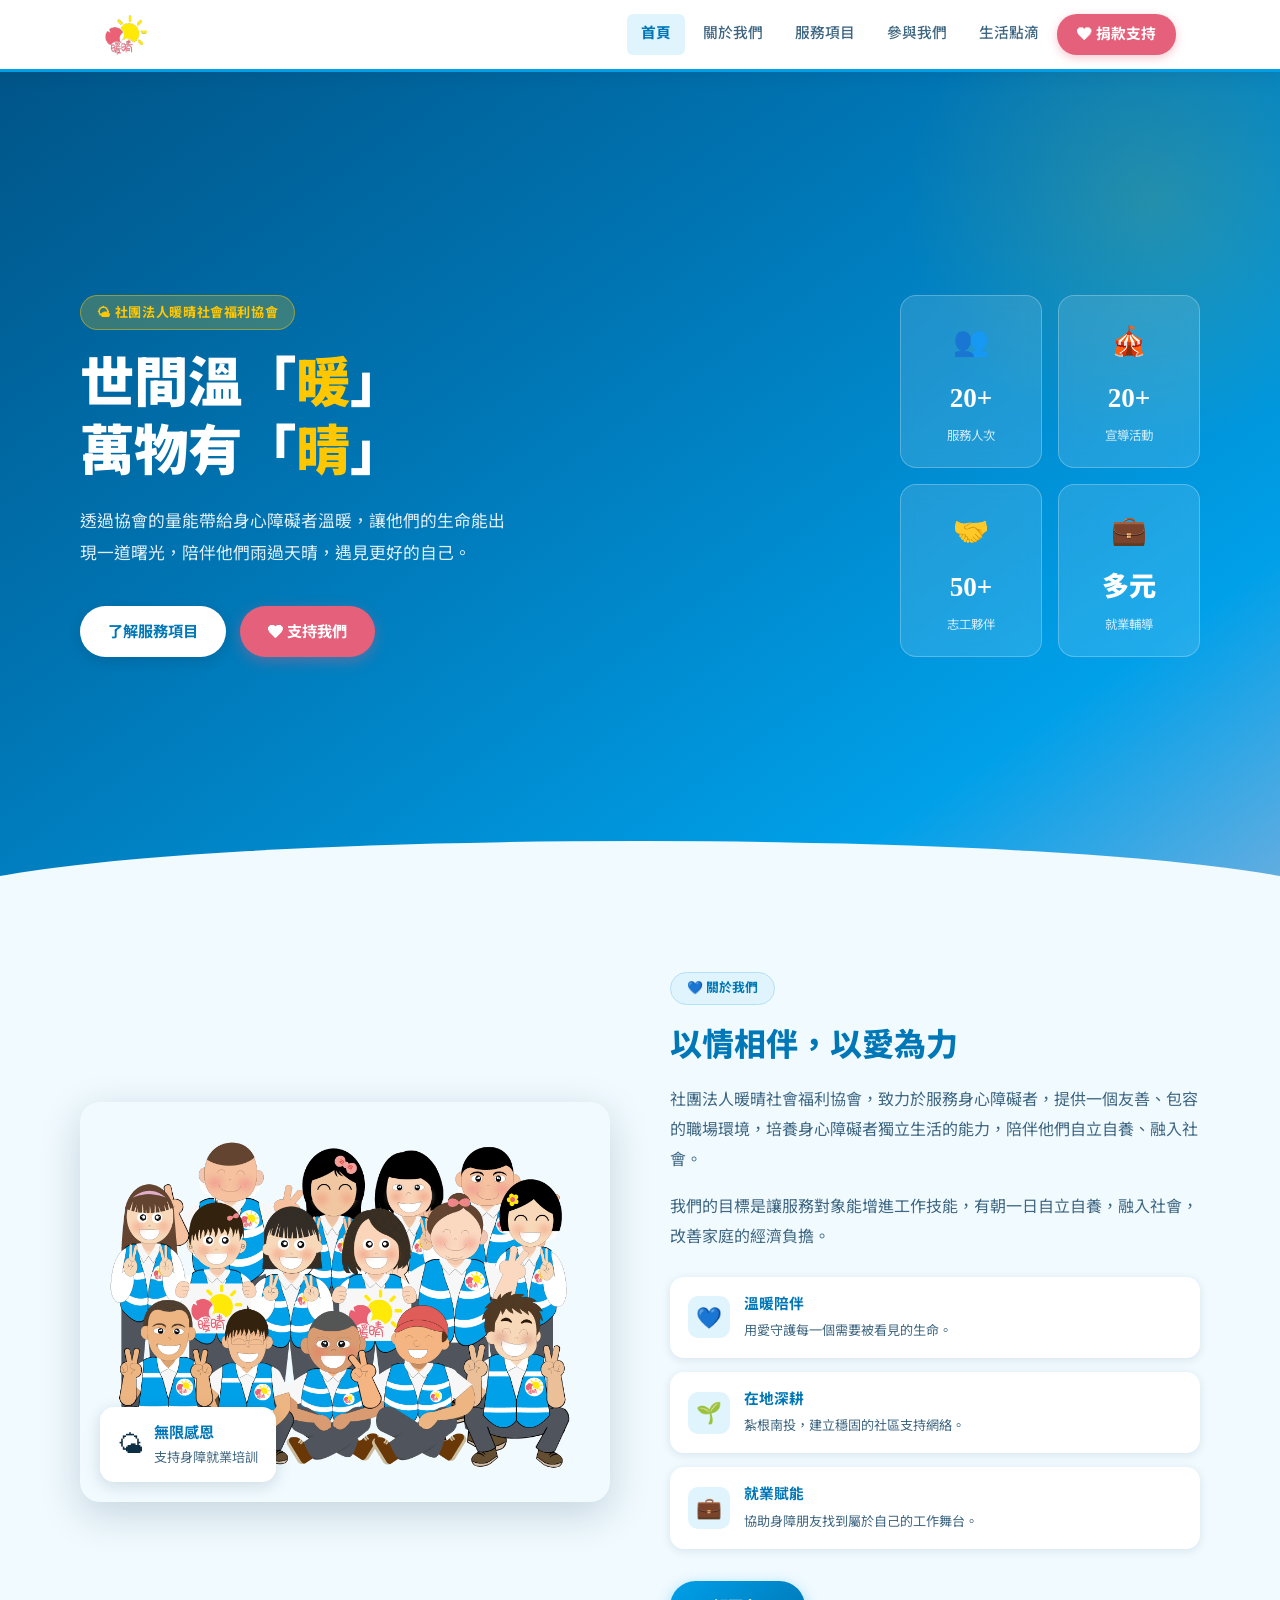
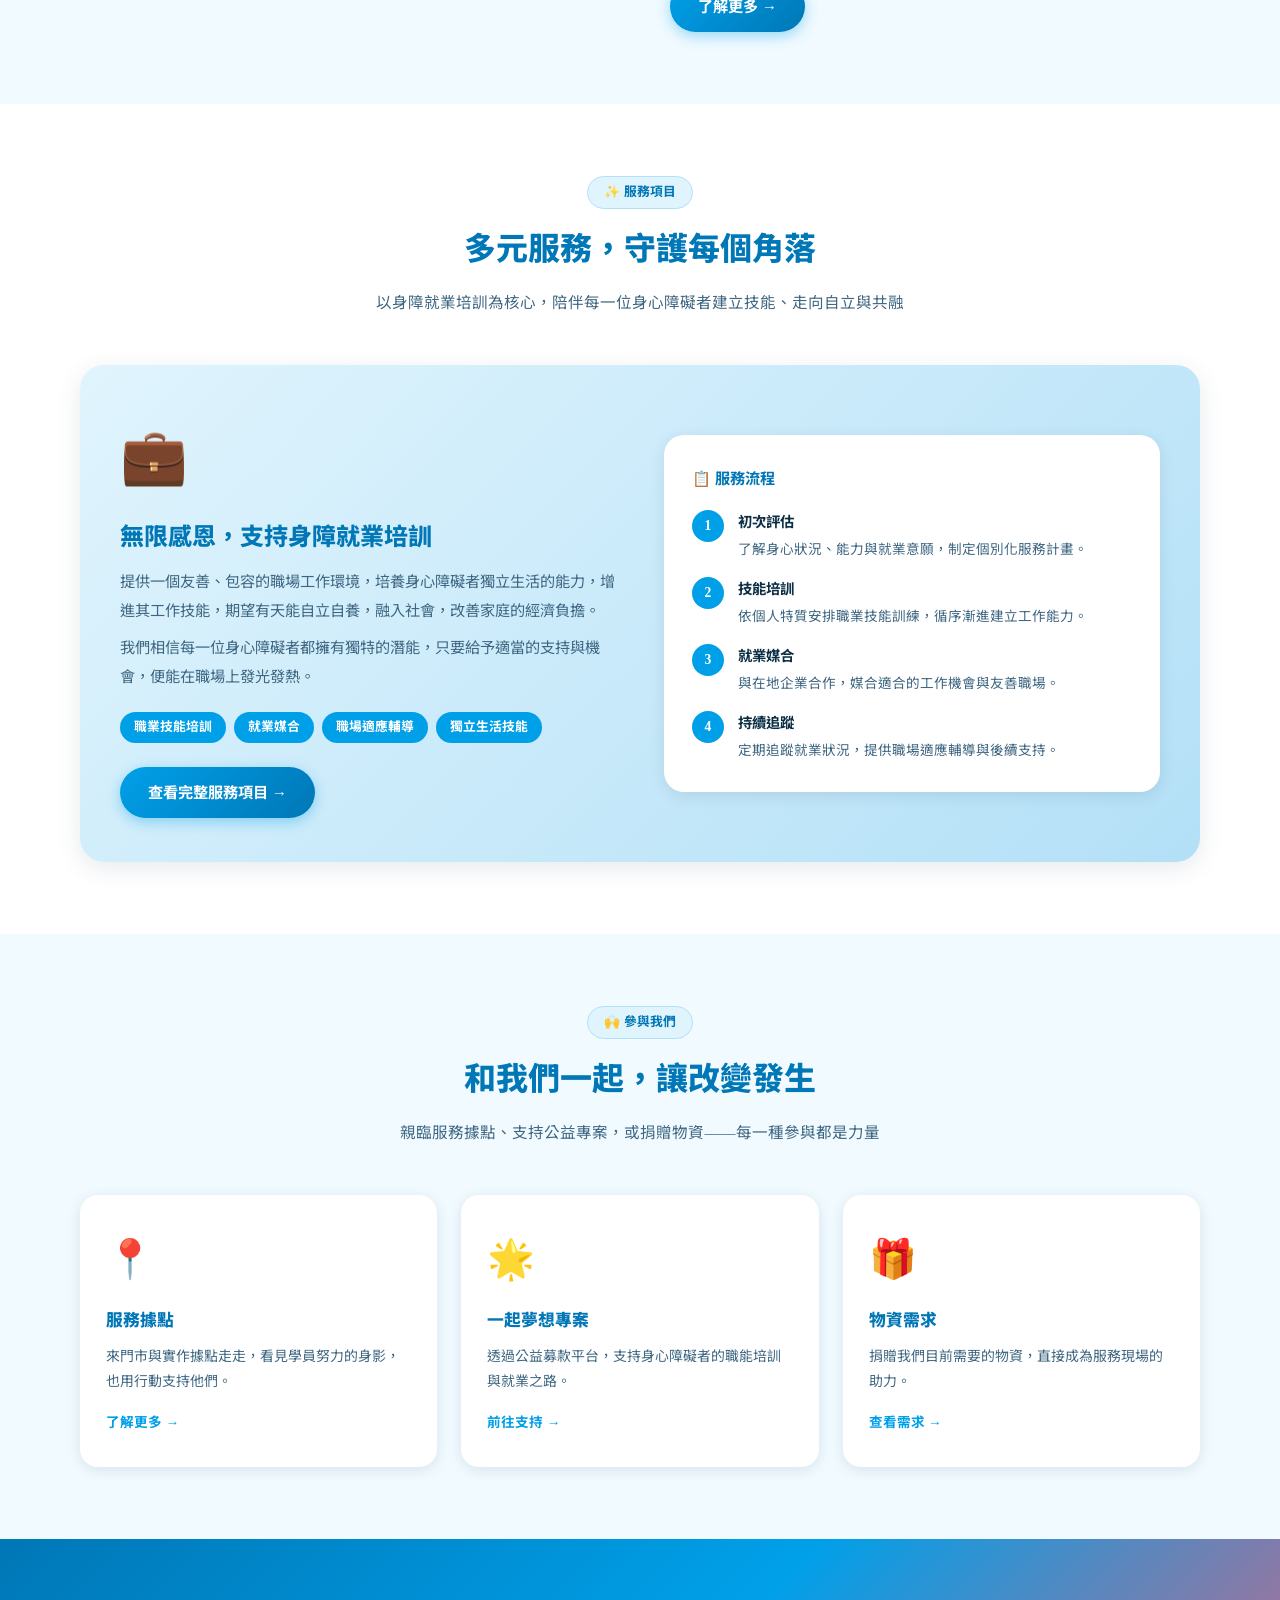
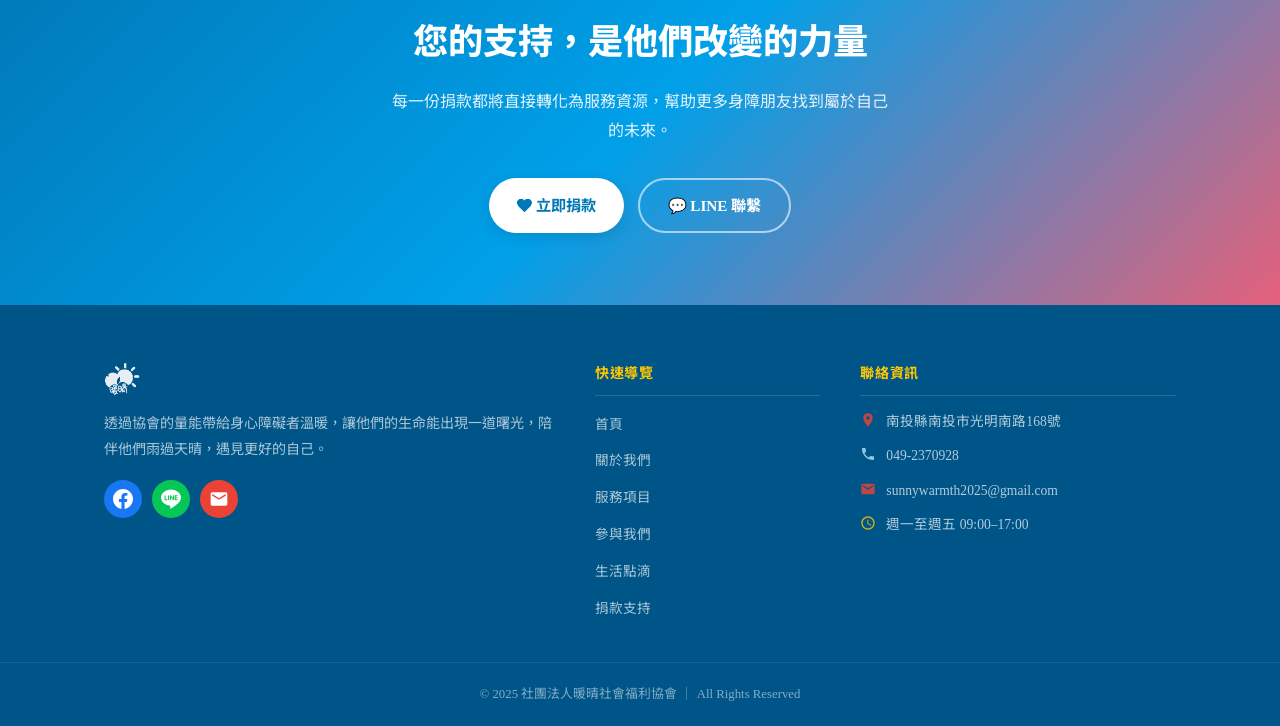
==== commit e59a4319: "協會地址改為南投縣南投市光明南路168號、電話改為049-2370928 Co-Authored-By: Claude Opus 5.5 <noreply@anthropic.com> Claude-" ====
--- a/index.html
+++ b/index.html
@@ -4,6 +4,15 @@
   <meta charset="UTF-8" />
   <meta name="viewport" content="width=device-width, initial-scale=1.0" />
   <title>社團法人暖晴社會福利協會</title>
+  <meta name="description" content="社團法人暖晴社會福利協會｜立足南投草屯，以身心障礙者就業培訓為核心，陪伴身障學員建立技能、走向自立。歡迎認識我們的服務、生活點滴與捐款方式。" />
+  <meta property="og:type" content="website" />
+  <meta property="og:site_name" content="社團法人暖晴社會福利協會" />
+  <meta property="og:title" content="社團法人暖晴社會福利協會" />
+  <meta property="og:description" content="立足南投草屯，以身心障礙者就業培訓為核心，陪伴身障學員建立技能、走向自立。" />
+  <meta property="og:image" content="https://sunnywarmth2025.com.tw/team-photo.png" />
+  <meta property="og:url" content="https://sunnywarmth2025.com.tw/" />
+  <meta property="og:locale" content="zh_TW" />
+  <meta name="twitter:card" content="summary_large_image" />
   <link rel="icon" type="image/png" href="logo.png" />
   <link rel="apple-touch-icon" href="logo.png" />
   <link rel="stylesheet" href="style.css" />
@@ -132,6 +141,21 @@
     @media(max-width:480px){
       .hero-stats { grid-template-columns:1fr 1fr; }
     }
+    /* 首頁彈出公告（內容在後台「彈出公告」設定） */
+    .promo-overlay { position: fixed; inset: 0; z-index: 2000; background: rgba(13,47,69,0.65);
+      display: none; align-items: center; justify-content: center; padding: 16px; }
+    .promo-overlay.open { display: flex; }
+    .promo-box { position: relative; background: var(--white); border-radius: 16px; width: min(440px, 100%);
+      max-height: calc(100vh - 32px); overflow: auto; box-shadow: 0 12px 40px rgba(0,0,0,0.3); }
+    .promo-box img { display: block; width: 100%; height: auto; max-height: 62vh; object-fit: contain; background: var(--white); border-radius: 16px 16px 0 0; }
+    .promo-body { padding: 16px 20px 20px; text-align: center; }
+    .promo-body h3 { color: var(--vest-deep); font-size: 1.15rem; margin: 0 0 6px; }
+    .promo-body p { color: var(--text-soft); margin: 0 0 14px; font-size: 0.95rem; }
+    .promo-btn { display: inline-block; background: var(--red); color: var(--white); text-decoration: none;
+      font-weight: bold; padding: 10px 28px; border-radius: 999px; }
+    .promo-btn:hover { filter: brightness(1.08); }
+    .promo-close { position: absolute; top: 8px; right: 8px; width: 36px; height: 36px; border: none; border-radius: 50%;
+      background: rgba(0,0,0,0.55); color: var(--white); font-size: 20px; line-height: 36px; cursor: pointer; }
   </style>
 </head>
 <body>
@@ -305,8 +329,8 @@
     </div>
     <div class="footer-col"><h4>快速導覽</h4><ul><li><a href="index.html">首頁</a></li><li><a href="about.html">關於我們</a></li><li><a href="services.html">服務項目</a></li><li><a href="participate.html">參與我們</a></li><li><a href="gallery.html">生活點滴</a></li><li><a href="donate.html">捐款支持</a></li></ul></div>
     <div class="footer-col"><h4>聯絡資訊</h4>
-      <div class="footer-contact-item"><span class="ico ico-maps"><svg viewBox="0 0 24 24" fill="currentColor" aria-hidden="true"><path d="M12 2C8.13 2 5 5.13 5 9c0 5.25 7 13 7 13s7-7.75 7-13c0-3.87-3.13-7-7-7zm0 9.5c-1.38 0-2.5-1.12-2.5-2.5s1.12-2.5 2.5-2.5 2.5 1.12 2.5 2.5-1.12 2.5-2.5 2.5z"/></svg></span><span><a href="https://maps.google.com/?q=南投縣南投市南崗二路485號" target="_blank" rel="noopener" style="color:inherit">南投縣南投市南崗二路485號</a></span></div>
-      <div class="footer-contact-item"><span class="ico ico-phone"><svg viewBox="0 0 24 24" fill="currentColor" aria-hidden="true"><path d="M6.62 10.79c1.44 2.83 3.76 5.14 6.59 6.59l2.2-2.2c.27-.27.67-.36 1.02-.24 1.12.37 2.33.57 3.57.57.55 0 1 .45 1 1V20c0 .55-.45 1-1 1-9.39 0-17-7.61-17-17 0-.55.45-1 1-1h3.5c.55 0 1 .45 1 1 0 1.25.2 2.45.57 3.57.11.35.03.74-.25 1.02l-2.2 2.2z"/></svg></span><span>0917-669726</span></div>
+      <div class="footer-contact-item"><span class="ico ico-maps"><svg viewBox="0 0 24 24" fill="currentColor" aria-hidden="true"><path d="M12 2C8.13 2 5 5.13 5 9c0 5.25 7 13 7 13s7-7.75 7-13c0-3.87-3.13-7-7-7zm0 9.5c-1.38 0-2.5-1.12-2.5-2.5s1.12-2.5 2.5-2.5 2.5 1.12 2.5 2.5-1.12 2.5-2.5 2.5z"/></svg></span><span><a href="https://maps.google.com/?q=南投縣南投市光明南路168號" target="_blank" rel="noopener" style="color:inherit">南投縣南投市光明南路168號</a></span></div>
+      <div class="footer-contact-item"><span class="ico ico-phone"><svg viewBox="0 0 24 24" fill="currentColor" aria-hidden="true"><path d="M6.62 10.79c1.44 2.83 3.76 5.14 6.59 6.59l2.2-2.2c.27-.27.67-.36 1.02-.24 1.12.37 2.33.57 3.57.57.55 0 1 .45 1 1V20c0 .55-.45 1-1 1-9.39 0-17-7.61-17-17 0-.55.45-1 1-1h3.5c.55 0 1 .45 1 1 0 1.25.2 2.45.57 3.57.11.35.03.74-.25 1.02l-2.2 2.2z"/></svg></span><span>049-2370928</span></div>
       <div class="footer-contact-item"><span class="ico ico-mail"><svg viewBox="0 0 24 24" fill="currentColor" aria-hidden="true"><path d="M20 4H4c-1.1 0-2 .9-2 2v12c0 1.1.9 2 2 2h16c1.1 0 2-.9 2-2V6c0-1.1-.9-2-2-2zm0 4l-8 5-8-5V6l8 5 8-5v2z"/></svg></span><span>sunnywarmth2025@gmail.com</span></div>
       <div class="footer-contact-item"><span class="ico ico-clock"><svg viewBox="0 0 24 24" fill="currentColor" aria-hidden="true"><path d="M11.99 2C6.47 2 2 6.48 2 12s4.47 10 9.99 10C17.52 22 22 17.52 22 12S17.52 2 11.99 2zM12 20c-4.42 0-8-3.58-8-8s3.58-8 8-8 8 3.58 8 8-3.58 8-8 8zm.5-13H11v6l5.25 3.15.75-1.23-4.5-2.67V7z"/></svg></span><span>週一至週五 09:00–17:00</span></div>
     </div>
@@ -314,6 +338,20 @@
   <div class="footer-bottom"><p>© 2025 社團法人暖晴社會福利協會 ｜ All Rights Reserved</p></div>
 </footer>
 
+<!-- 首頁彈出公告：內容在後台「彈出公告」設定 -->
+<div class="promo-overlay" id="promo" role="dialog" aria-modal="true" aria-labelledby="promo-title">
+  <div class="promo-box">
+    <button class="promo-close" id="promo-close" aria-label="關閉">✕</button>
+    <a id="promo-img-link" target="_blank" rel="noopener"><img id="promo-img" alt="" /></a>
+    <div class="promo-body">
+      <h3 id="promo-title"></h3>
+      <p id="promo-text"></p>
+      <a class="promo-btn" id="promo-btn" target="_blank" rel="noopener"></a>
+    </div>
+  </div>
+</div>
+
+<script src="db.js"></script>
 <script>
 document.getElementById('hamburger').addEventListener('click', function(){
   this.classList.toggle('open');
@@ -321,6 +359,46 @@
   m.classList.toggle('open');
   document.body.style.overflow = m.classList.contains('open') ? 'hidden' : '';
 });
+
+/* 首頁彈出公告：內容在後台「彈出公告」設定（資料表 popups）。
+   顯示「已啟用、且現在在開始～結束時間內」的第一則；同一次瀏覽只跳一次。
+   連不上資料庫或沒有公告時，什麼都不顯示。 */
+(async function () {
+  if (!window.fetchTable) return;
+  const rows = await fetchTable('popups');
+  if (!rows) return;
+  const now = new Date();
+  const p = rows.find(r => r.enabled !== false
+    && (!r.start_at || new Date(r.start_at) <= now)
+    && (!r.end_at || new Date(r.end_at) > now));
+  if (!p) return;
+  const key = 'popup-seen-' + p.id;
+  try { if (sessionStorage.getItem(key)) return; } catch (e) {}
+  const box = document.getElementById('promo');
+  const img = document.getElementById('promo-img');
+  const imgLink = document.getElementById('promo-img-link');
+  const btn = document.getElementById('promo-btn');
+  const link = /^https?:\/\//i.test(p.link || '') ? p.link : '';
+  if (p.image) { img.src = p.image; img.alt = p.title || ''; } else { imgLink.style.display = 'none'; }
+  if (link) imgLink.href = link; else imgLink.removeAttribute('href');
+  document.getElementById('promo-title').textContent = p.title || '';
+  document.getElementById('promo-text').textContent = p.description || '';
+  if (!p.description) document.getElementById('promo-text').style.display = 'none';
+  if (link) { btn.textContent = p.button_text || '立即前往'; btn.href = link; } else { btn.style.display = 'none'; }
+  function close() {
+    box.classList.remove('open');
+    document.body.style.overflow = '';
+    try { sessionStorage.setItem(key, '1'); } catch (e) {}
+  }
+  document.getElementById('promo-close').addEventListener('click', close);
+  btn.addEventListener('click', close);
+  imgLink.addEventListener('click', () => { if (link) close(); });
+  box.addEventListener('click', e => { if (e.target === box) close(); });
+  document.addEventListener('keydown', e => { if (e.key === 'Escape' && box.classList.contains('open')) close(); });
+  box.classList.add('open');
+  document.body.style.overflow = 'hidden';
+  document.getElementById('promo-close').focus();
+})();
 </script>
 </body>
 </html>
